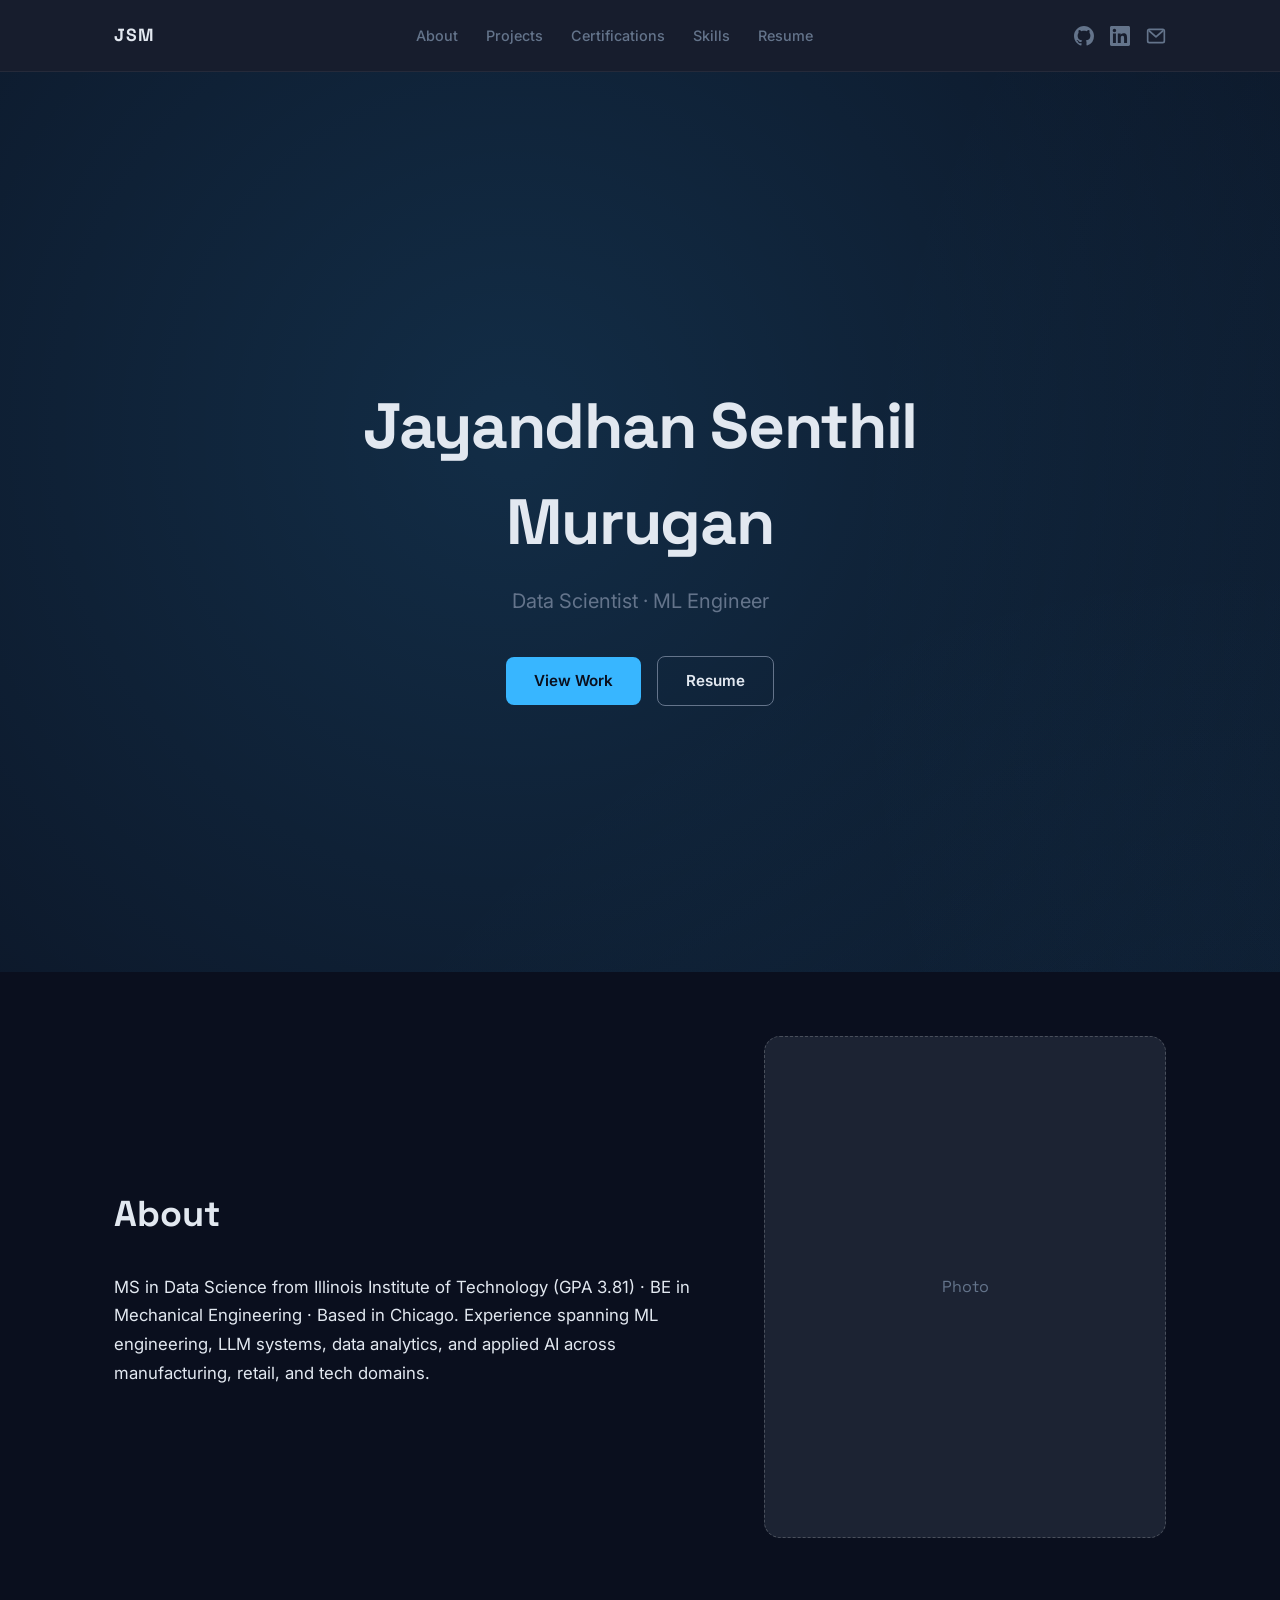
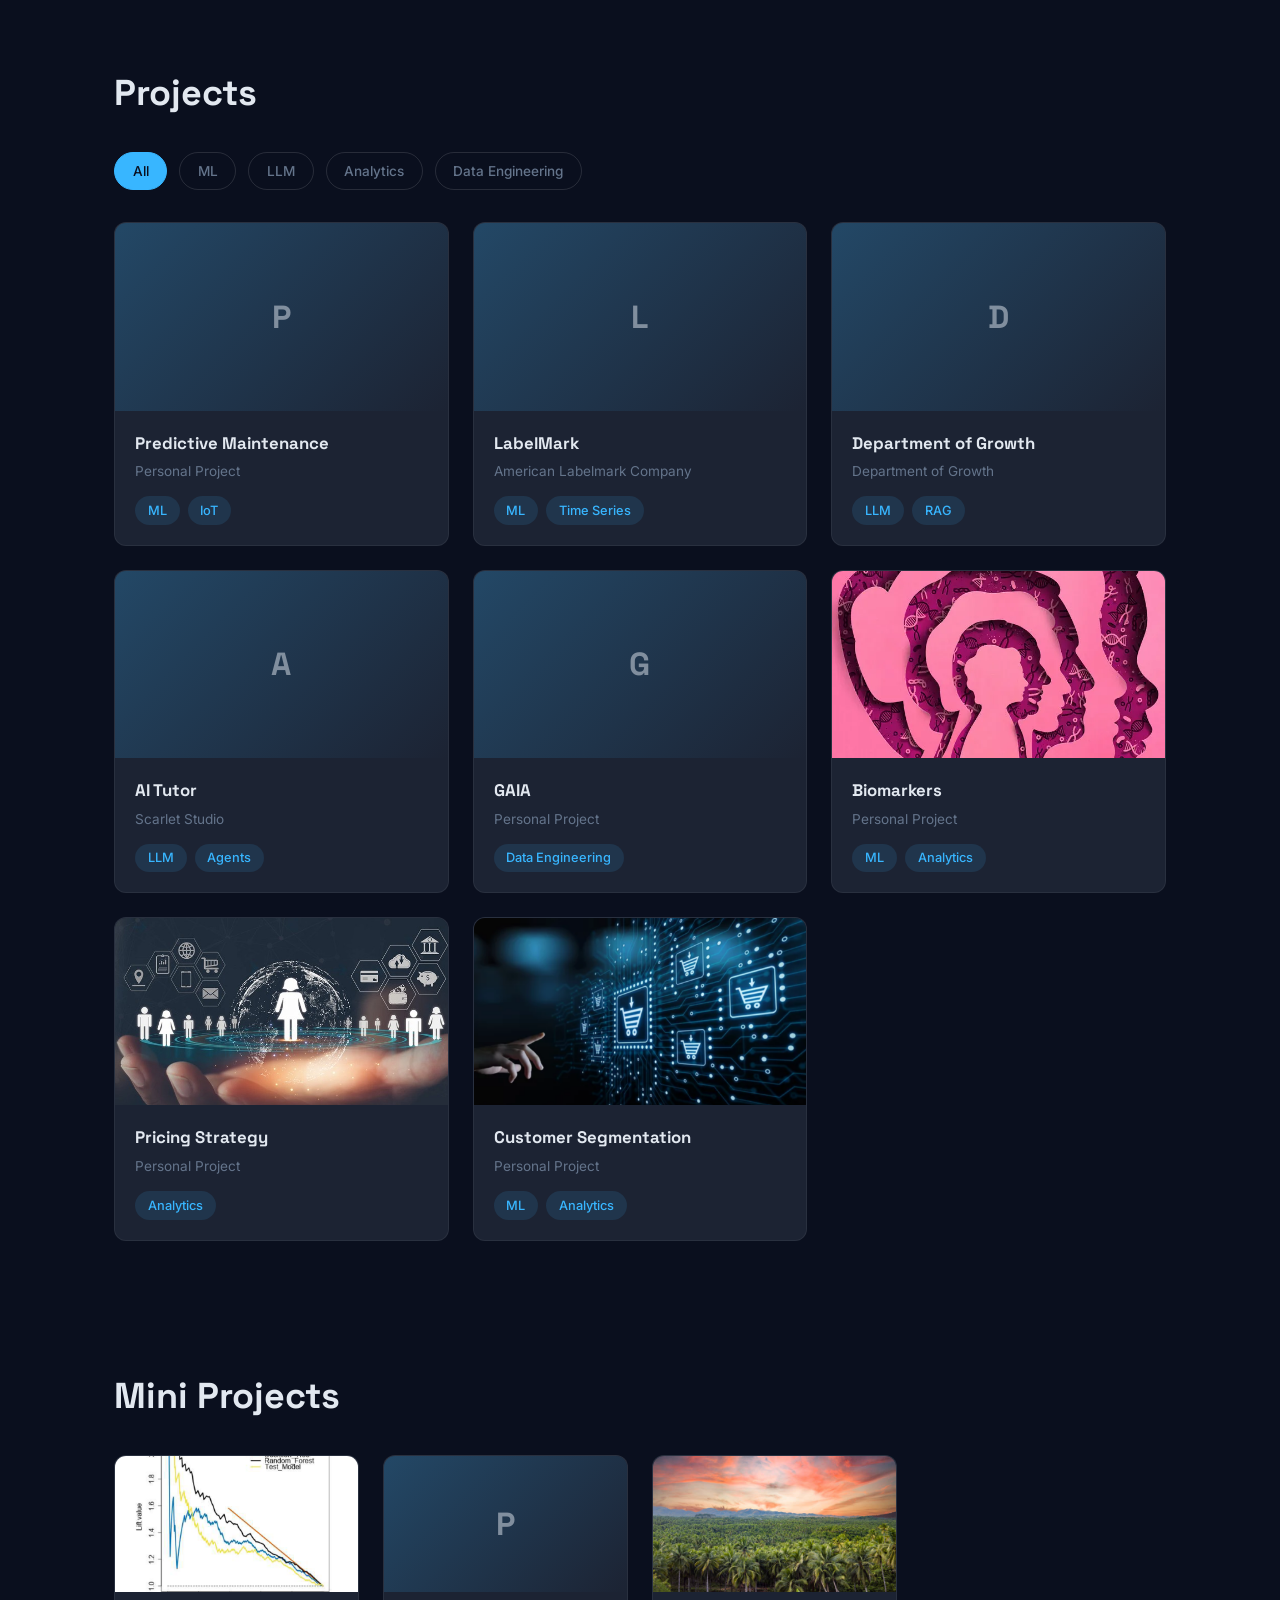
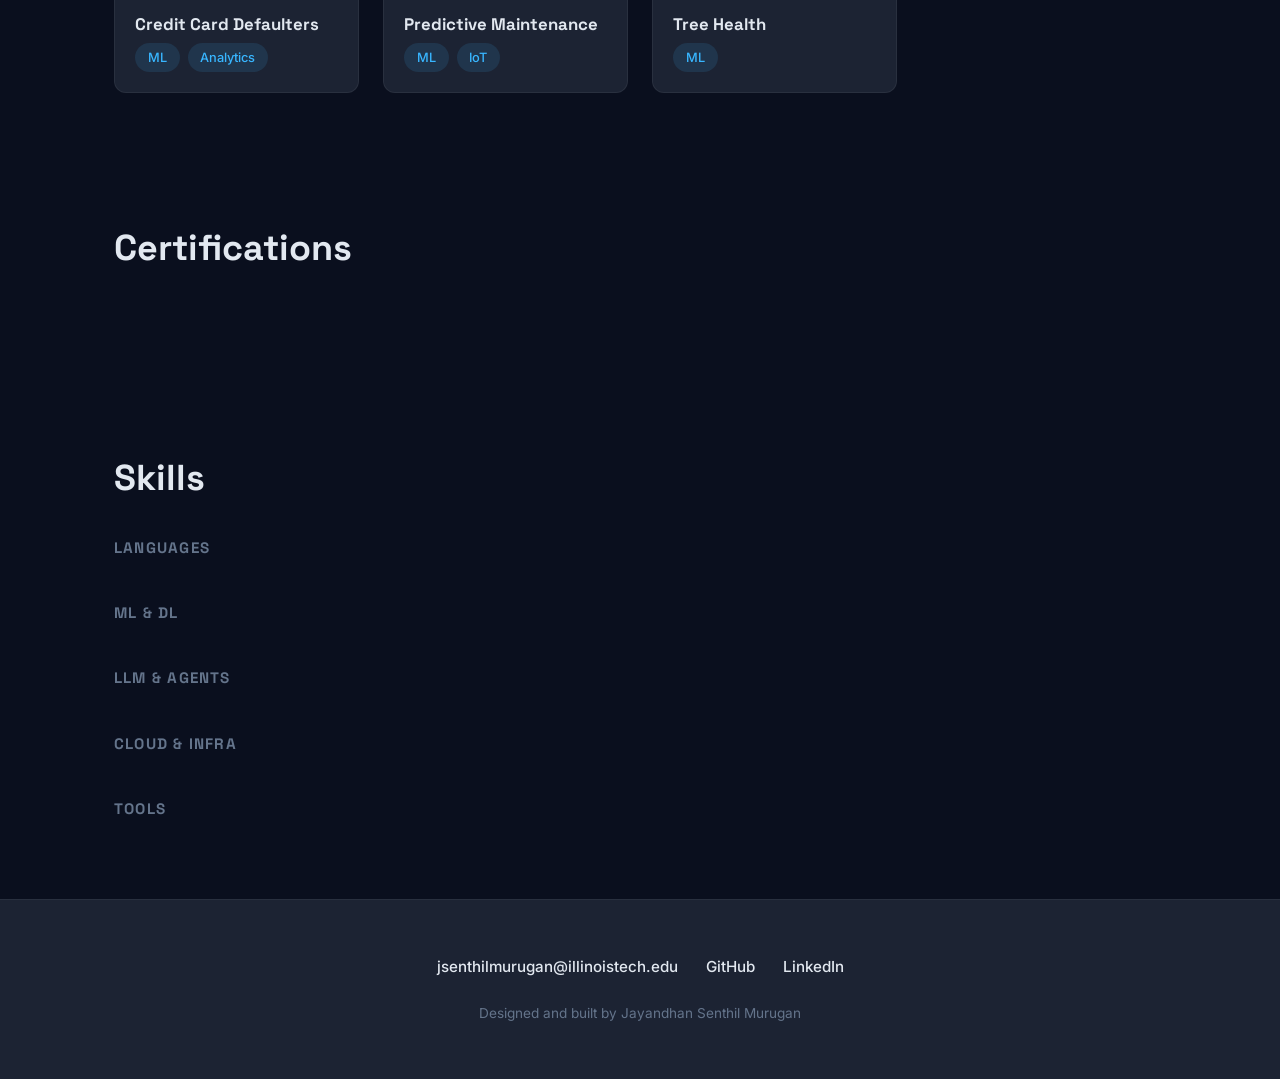
==== index.html @ 5b74bfbd "Build out portfolio site: scaffold, design system, and project content Adds the full static site str" ====
<!DOCTYPE html>
<html lang="en">
<head>
  <meta charset="UTF-8">
  <meta name="viewport" content="width=device-width, initial-scale=1.0">
  <title>Jayandhan Senthil Murugan — Portfolio</title>
  <meta name="description" content="Jayandhan Senthil Murugan — Data Scientist & ML Engineer portfolio">

  <!-- Google Fonts: Space Grotesk (headings) + Inter (body) -->
  <link rel="preconnect" href="https://fonts.googleapis.com">
  <link rel="preconnect" href="https://fonts.gstatic.com" crossorigin>
  <link
    href="https://fonts.googleapis.com/css2?family=Space+Grotesk:wght@400;500;600;700&family=Inter:wght@400;500;600;700&display=swap"
    rel="stylesheet"
  >

  <link rel="stylesheet" href="assets/css/main.css">
</head>
<body>
  <header class="nav" id="top">
    <div class="nav-inner">
      <a href="#top" class="nav-brand">JSM</a>

      <button
        type="button"
        class="nav-toggle"
        id="navToggle"
        aria-label="Toggle navigation"
        aria-expanded="false"
        aria-controls="navMenu"
      >
        <span></span>
        <span></span>
        <span></span>
      </button>

      <nav class="nav-menu" id="navMenu" aria-label="Primary">
        <a href="#about" class="nav-link">About</a>
        <a href="#projects" class="nav-link">Projects</a>
        <a href="#certifications" class="nav-link">Certifications</a>
        <a href="#skills" class="nav-link">Skills</a>
        <a href="https://drive.google.com/file/d/1diWyRty-C7s1p7Zr73DJRo9quAUJ7PaF/view?usp=sharing" class="nav-link" target="_blank" rel="noopener noreferrer">Resume</a>
      </nav>

      <div class="nav-social">
        <a href="https://github.com/jayandhan99" target="_blank" rel="noopener noreferrer" aria-label="GitHub">
          <svg viewBox="0 0 24 24" width="20" height="20" fill="currentColor" aria-hidden="true">
            <path d="M12 0C5.37 0 0 5.37 0 12c0 5.31 3.435 9.795 8.205 11.385.6.105.825-.255.825-.57 0-.285-.015-1.23-.015-2.235-3.015.555-3.795-.735-4.035-1.41-.135-.345-.72-1.41-1.23-1.695-.42-.225-1.02-.78-.015-.795.945-.015 1.62.87 1.845 1.23 1.08 1.815 2.805 1.305 3.495.99.105-.78.42-1.305.765-1.605-2.67-.3-5.46-1.335-5.46-5.925 0-1.305.465-2.385 1.23-3.225-.12-.3-.54-1.53.12-3.18 0 0 1.005-.315 3.3 1.23.96-.27 1.98-.405 3-.405s2.04.135 3 .405c2.295-1.56 3.3-1.23 3.3-1.23.66 1.65.24 2.88.12 3.18.765.84 1.23 1.905 1.23 3.225 0 4.605-2.805 5.625-5.475 5.925.435.375.81 1.095.81 2.22 0 1.605-.015 2.895-.015 3.3 0 .315.225.69.825.57A12.02 12.02 0 0 0 24 12c0-6.63-5.37-12-12-12z">
          </svg>
        </a>
        <a href="https://www.linkedin.com/in/jayandhan-senthil-murugan/" target="_blank" rel="noopener noreferrer" aria-label="LinkedIn">
          <svg viewBox="0 0 24 24" width="20" height="20" fill="currentColor" aria-hidden="true">
            <path d="M20.447 20.452h-3.554v-5.569c0-1.328-.027-3.037-1.852-3.037-1.853 0-2.136 1.445-2.136 2.939v5.667H9.351V9h3.414v1.561h.046c.477-.9 1.637-1.85 3.37-1.85 3.601 0 4.267 2.37 4.267 5.455v6.286zM5.337 7.433c-1.144 0-2.063-.926-2.063-2.065 0-1.138.92-2.063 2.063-2.063 1.14 0 2.064.925 2.064 2.063 0 1.139-.925 2.065-2.064 2.065zm1.782 13.019H3.555V9h3.564v11.452zM22.225 0H1.771C.792 0 0 .774 0 1.729v20.542C0 23.227.792 24 1.771 24h20.451C23.2 24 24 23.227 24 22.271V1.729C24 .774 23.2 0 22.222 0h.003z">
          </svg>
        </a>
        <a href="mailto:jsenthilmurugan@illinoistech.edu" aria-label="Email">
          <svg viewBox="0 0 24 24" width="20" height="20" fill="none" stroke="currentColor" stroke-width="2" stroke-linecap="round" stroke-linejoin="round" aria-hidden="true">
            <rect x="2" y="4" width="20" height="16" rx="2">
            </rect>
            <path d="m4 6 8 7 8-7">
            </path>
          </svg>
        </a>
      </div>
    </div>
  </header>

  <main>
    <section id="hero" class="hero">
      <canvas id="cursorTrail" class="hero-canvas" aria-hidden="true"></canvas>
      <div class="hero-content">
        <h1 class="hero-name">Jayandhan Senthil Murugan</h1>
        <p class="hero-subtitle">Data Scientist &middot; ML Engineer</p>
        <div class="hero-actions">
          <a href="#projects" class="btn btn-primary">View Work</a>
          <a href="https://drive.google.com/file/d/1diWyRty-C7s1p7Zr73DJRo9quAUJ7PaF/view?usp=sharing" class="btn btn-secondary" target="_blank" rel="noopener noreferrer">Resume</a>
        </div>
      </div>
    </section>

    <section id="about" class="about">
      <div class="section-inner about-grid">
        <div class="about-bio">
          <h2 class="section-title">About</h2>
          <p>
            MS in Data Science from Illinois Institute of Technology (GPA 3.81) &middot; BE in Mechanical
            Engineering &middot; Based in Chicago. Experience spanning ML engineering, LLM systems, data
            analytics, and applied AI across manufacturing, retail, and tech domains.
          </p>
        </div>
        <div class="about-photo">
          <div class="photo-placeholder" aria-hidden="true">
            <span>Photo</span>
          </div>
        </div>
      </div>
    </section>

    <section id="projects" class="projects">
      <div class="section-inner">
        <h2 class="section-title">Projects</h2>
        <div class="filter-bar" id="projectFilters">
          <button type="button" class="filter-btn is-active" data-filter="all">All</button>
          <button type="button" class="filter-btn" data-filter="ML">ML</button>
          <button type="button" class="filter-btn" data-filter="LLM">LLM</button>
          <button type="button" class="filter-btn" data-filter="Analytics">Analytics</button>
          <button type="button" class="filter-btn" data-filter="Data Engineering">Data Engineering</button>
        </div>
        <div class="card-grid" id="projectGrid"></div>
      </div>
    </section>

    <section id="mini-projects" class="mini-projects">
      <div class="section-inner">
        <h2 class="section-title">Mini Projects</h2>
        <div class="card-grid card-grid-compact" id="miniProjectGrid"></div>
      </div>
    </section>

    <section id="certifications" class="certifications">
      <div class="section-inner">
        <h2 class="section-title">Certifications</h2>
        <div class="cert-row" id="certRow"></div>
      </div>
    </section>

    <section id="skills" class="skills">
      <div class="section-inner">
        <h2 class="section-title">Skills</h2>
        <div class="skills-groups" id="skillsGroups"></div>
      </div>
    </section>
  </main>

  <footer id="contact" class="contact">
    <div class="section-inner contact-inner">
      <div class="contact-links">
        <a href="mailto:jsenthilmurugan@illinoistech.edu" class="contact-link">jsenthilmurugan@illinoistech.edu</a>
        <a href="https://github.com/jayandhan99" class="contact-link" target="_blank" rel="noopener noreferrer">GitHub</a>
        <a href="https://www.linkedin.com/in/jayandhan-senthil-murugan/" class="contact-link" target="_blank" rel="noopener noreferrer">LinkedIn</a>
      </div>
      <p class="contact-credit">Designed and built by Jayandhan Senthil Murugan</p>
    </div>
  </footer>

  <script src="data/projects.js" defer></script>
  <script src="data/mini_projects.js" defer></script>
  <script src="data/certifications.js" defer></script>
  <script src="data/skills.js" defer></script>
  <script src="assets/js/main.js" defer></script>
</body>
</html>
---- assets/css/main.css ----
/* ==========================================================================
   Design tokens
   ========================================================================== */
:root {
  --color-bg: #0A0F1E;
  --color-surface: #1C2333;
  --color-accent: #38B6FF;
  --color-text: #E2E8F0;
  --color-muted: #64748B;
  --color-danger: #EB5757;
  --color-success: #27AE60;
  --font-heading: 'Space Grotesk', sans-serif;
  --font-mono: ui-monospace, 'SFMono-Regular', 'Menlo', 'Consolas', monospace;
  --font-body: 'Inter', sans-serif;
  --nav-height: 72px;
  --content-max: 1100px;
}

/* ==========================================================================
   Reset
   ========================================================================== */
*,
*::before,
*::after {
  box-sizing: border-box;
  margin: 0;
  padding: 0;
}

html {
  scroll-behavior: smooth;
}

body {
  background-color: var(--color-bg);
  color: var(--color-text);
  font-family: var(--font-body);
  line-height: 1.5;
  -webkit-font-smoothing: antialiased;
}

h1, h2, h3, h4, h5, h6 {
  font-family: var(--font-heading);
}

img {
  max-width: 100%;
  display: block;
}

a {
  color: inherit;
  text-decoration: none;
}

button {
  font: inherit;
  color: inherit;
  background: none;
  border: none;
  cursor: pointer;
}

@media (prefers-reduced-motion: reduce) {
  html {
    scroll-behavior: auto;
  }

  *,
  *::before,
  *::after {
    animation-duration: 0.001ms !important;
    animation-iteration-count: 1 !important;
    transition-duration: 0.001ms !important;
  }
}

/* ==========================================================================
   Shared layout
   ========================================================================== */
.section-inner {
  max-width: var(--content-max);
  margin: 0 auto;
  padding: 4rem 1.5rem;
}

.section-title {
  font-size: clamp(1.5rem, 1.1rem + 1.5vw, 2.25rem);
  margin-bottom: 2rem;
}

#about,
#projects,
#mini-projects,
#certifications,
#skills,
#contact {
  scroll-margin-top: var(--nav-height);
}

.pill {
  display: inline-block;
  padding: 0.3rem 0.8rem;
  border-radius: 999px;
  background: rgb(56 182 255 / 12%);
  color: var(--color-accent);
  font-size: 0.8rem;
  font-weight: 500;
  white-space: nowrap;
}

.btn {
  display: inline-flex;
  align-items: center;
  justify-content: center;
  padding: 0.8rem 1.75rem;
  border-radius: 8px;
  font-weight: 600;
  font-size: 0.95rem;
  transition: transform 0.2s ease, box-shadow 0.2s ease, background-color 0.2s ease;
}

.btn-primary {
  background: var(--color-accent);
  color: var(--color-bg);
}

.btn-primary:hover {
  transform: translateY(-2px);
  box-shadow: 0 10px 30px -10px rgb(56 182 255 / 60%);
}

.btn-secondary {
  border: 1px solid var(--color-muted);
  color: var(--color-text);
}

.btn-secondary:hover {
  border-color: var(--color-accent);
  color: var(--color-accent);
}

/* ==========================================================================
   Nav
   ========================================================================== */
.nav {
  position: sticky;
  top: 0;
  z-index: 100;
  height: var(--nav-height);
  background: rgb(28 35 51 / 75%);
  backdrop-filter: blur(10px);
  border-bottom: 1px solid rgb(255 255 255 / 6%);
}

.nav-inner {
  max-width: var(--content-max);
  height: 100%;
  margin: 0 auto;
  padding: 0 1.5rem;
  display: flex;
  align-items: center;
  justify-content: space-between;
  gap: 1.5rem;
}

.nav-brand {
  font-family: var(--font-heading);
  font-weight: 700;
  font-size: 1.1rem;
  letter-spacing: 0.05em;
  color: var(--color-text);
}

.nav-menu {
  display: flex;
  align-items: center;
  gap: 1.75rem;
}

.nav-link {
  font-size: 0.9rem;
  font-weight: 500;
  color: var(--color-muted);
  transition: color 0.2s ease;
}

.nav-link:hover {
  color: var(--color-accent);
}

.nav-social {
  display: flex;
  align-items: center;
  gap: 1rem;
  color: var(--color-muted);
}

.nav-social a {
  display: inline-flex;
  transition: color 0.2s ease;
}

.nav-social a:hover {
  color: var(--color-accent);
}

.nav-toggle {
  display: none;
  flex-direction: column;
  justify-content: center;
  gap: 5px;
  width: 32px;
  height: 32px;
}

.nav-toggle span {
  display: block;
  height: 2px;
  width: 100%;
  background: var(--color-text);
  border-radius: 2px;
  transition: transform 0.25s ease, opacity 0.25s ease;
}

.nav-toggle[aria-expanded="true"] span:nth-child(1) {
  transform: translateY(7px) rotate(45deg);
}

.nav-toggle[aria-expanded="true"] span:nth-child(2) {
  opacity: 0;
}

.nav-toggle[aria-expanded="true"] span:nth-child(3) {
  transform: translateY(-7px) rotate(-45deg);
}

/* ==========================================================================
   Hero
   ========================================================================== */
.hero {
  position: relative;
  min-height: 100vh;
  display: flex;
  align-items: center;
  justify-content: center;
  text-align: center;
  overflow: hidden;
  padding: calc(var(--nav-height) + 2rem) 1.5rem 4rem;
  background:
    radial-gradient(circle at 20% 20%, rgb(56 182 255 / 18%), transparent 45%),
    radial-gradient(circle at 80% 30%, rgb(56 182 255 / 12%), transparent 50%),
    radial-gradient(circle at 50% 90%, rgb(56 182 255 / 10%), transparent 55%),
    var(--color-bg);
  background-size: 200% 200%;
  animation: hero-gradient 18s ease-in-out infinite;
}

@keyframes hero-gradient {
  0% { background-position: 0% 50%; }
  50% { background-position: 100% 50%; }
  100% { background-position: 0% 50%; }
}

.hero-canvas {
  position: absolute;
  inset: 0;
  width: 100%;
  height: 100%;
  pointer-events: none;
}

.hero-content {
  position: relative;
  z-index: 1;
  max-width: 720px;
}

.hero-name {
  font-size: clamp(2.25rem, 1.5rem + 3.2vw, 4rem);
  font-weight: 700;
  letter-spacing: -0.02em;
}

.hero-subtitle {
  margin-top: 1rem;
  font-size: clamp(1rem, 0.9rem + 0.5vw, 1.25rem);
  color: var(--color-muted);
}

.hero-actions {
  margin-top: 2.5rem;
  display: flex;
  align-items: center;
  justify-content: center;
  gap: 1rem;
  flex-wrap: wrap;
}

/* ==========================================================================
   About
   ========================================================================== */
.about-grid {
  display: grid;
  grid-template-columns: 3fr 2fr;
  gap: 3rem;
  align-items: center;
}

.about-bio p {
  color: var(--color-text);
  font-size: 1.05rem;
  line-height: 1.7;
}

.photo-placeholder {
  aspect-ratio: 4 / 5;
  border-radius: 16px;
  border: 1px dashed rgb(255 255 255 / 20%);
  background: var(--color-surface);
  display: flex;
  align-items: center;
  justify-content: center;
  color: var(--color-muted);
  font-family: var(--font-heading);
}

/* ==========================================================================
   Filter bar
   ========================================================================== */
.filter-bar {
  display: flex;
  flex-wrap: wrap;
  gap: 0.75rem;
  margin-bottom: 2rem;
}

.filter-btn {
  padding: 0.5rem 1.1rem;
  border-radius: 999px;
  border: 1px solid rgb(255 255 255 / 12%);
  color: var(--color-muted);
  font-size: 0.85rem;
  font-weight: 500;
  transition: border-color 0.2s ease, color 0.2s ease, background-color 0.2s ease;
}

.filter-btn:hover {
  color: var(--color-text);
  border-color: var(--color-accent);
}

.filter-btn.is-active {
  background: var(--color-accent);
  border-color: var(--color-accent);
  color: var(--color-bg);
}

/* ==========================================================================
   Card grid
   ========================================================================== */
.card-grid {
  display: grid;
  grid-template-columns: repeat(auto-fill, minmax(260px, 1fr));
  gap: 1.5rem;
}

.card-grid-compact {
  grid-template-columns: repeat(auto-fill, minmax(220px, 1fr));
}

.card {
  display: block;
  background: var(--color-surface);
  border-radius: 12px;
  overflow: hidden;
  border: 1px solid rgb(255 255 255 / 6%);
  transition: transform 0.25s ease, box-shadow 0.25s ease, border-color 0.25s ease;
}

.card:hover {
  transform: translateY(-4px);
  border-color: rgb(56 182 255 / 40%);
  box-shadow: 0 20px 40px -20px rgb(0 0 0 / 50%);
}

.card.is-hidden {
  display: none;
}

.card-cover {
  aspect-ratio: 16 / 9;
  display: flex;
  align-items: center;
  justify-content: center;
  background: linear-gradient(135deg, rgb(56 182 255 / 25%), rgb(28 35 51 / 60%));
  font-family: var(--font-heading);
  font-size: 2rem;
  font-weight: 700;
  color: rgb(226 232 240 / 50%);
  overflow: hidden;
}

.card-cover img {
  width: 100%;
  height: 100%;
  object-fit: cover;
}

.card-body {
  padding: 1.25rem;
}

.card-title {
  font-size: 1.05rem;
  margin-bottom: 0.35rem;
}

.card-context {
  color: var(--color-muted);
  font-size: 0.85rem;
  margin-bottom: 0.9rem;
}

.card-tags {
  display: flex;
  flex-wrap: wrap;
  gap: 0.5rem;
}

/* ==========================================================================
   Certifications
   ========================================================================== */
.cert-row {
  display: flex;
  gap: 1.25rem;
  overflow-x: auto;
  padding-bottom: 1rem;
  scroll-snap-type: x mandatory;
}

.cert-card {
  flex: 0 0 auto;
  scroll-snap-align: start;
  width: 220px;
  background: var(--color-surface);
  border: 1px solid rgb(255 255 255 / 6%);
  border-radius: 12px;
  padding: 1.25rem;
}

.cert-badge {
  width: 56px;
  height: 56px;
  border-radius: 50%;
  margin-bottom: 1rem;
  background: linear-gradient(135deg, var(--color-accent), rgb(56 182 255 / 30%));
}

.cert-name {
  font-size: 0.95rem;
  margin-bottom: 0.3rem;
}

.cert-issuer {
  color: var(--color-muted);
  font-size: 0.8rem;
}

.cert-date {
  color: var(--color-muted);
  font-size: 0.75rem;
  margin-top: 0.5rem;
}

/* ==========================================================================
   Skills
   ========================================================================== */
.skills-groups {
  display: flex;
  flex-direction: column;
  gap: 1.75rem;
}

.skills-group-title {
  font-size: 0.95rem;
  color: var(--color-muted);
  text-transform: uppercase;
  letter-spacing: 0.08em;
  margin-bottom: 0.9rem;
}

.skills-pill-row {
  display: flex;
  flex-wrap: wrap;
  gap: 0.6rem;
}

/* ==========================================================================
   Contact & footer
   ========================================================================== */
.contact {
  border-top: 1px solid rgb(255 255 255 / 6%);
  background: var(--color-surface);
}

.contact-inner {
  text-align: center;
  padding: 3.5rem 1.5rem;
}

.contact-links {
  display: flex;
  flex-wrap: wrap;
  align-items: center;
  justify-content: center;
  gap: 1.75rem;
  margin-bottom: 1.5rem;
}

.contact-link {
  font-size: 0.95rem;
  font-weight: 500;
  color: var(--color-text);
  transition: color 0.2s ease;
}

.contact-link:hover {
  color: var(--color-accent);
}

.contact-credit {
  color: var(--color-muted);
  font-size: 0.85rem;
}

/* ==========================================================================
   Responsive
   ========================================================================== */
@media (width <= 768px) {
  .nav-toggle {
    display: flex;
  }

  .nav-menu {
    position: absolute;
    top: var(--nav-height);
    left: 0;
    right: 0;
    flex-direction: column;
    align-items: flex-start;
    gap: 0;
    background: rgb(20 26 40 / 98%);
    backdrop-filter: blur(10px);
    border-bottom: 1px solid rgb(255 255 255 / 6%);
    max-height: 0;
    overflow: hidden;
    transition: max-height 0.3s ease;
  }

  .nav-menu.is-open {
    max-height: 320px;
  }

  .nav-menu .nav-link {
    width: 100%;
    padding: 1rem 1.5rem;
  }

  .about-grid {
    grid-template-columns: 1fr;
  }

  .about-photo {
    max-width: 260px;
    margin: 0 auto;
  }

  .section-inner {
    padding: 3rem 1.25rem;
  }
}
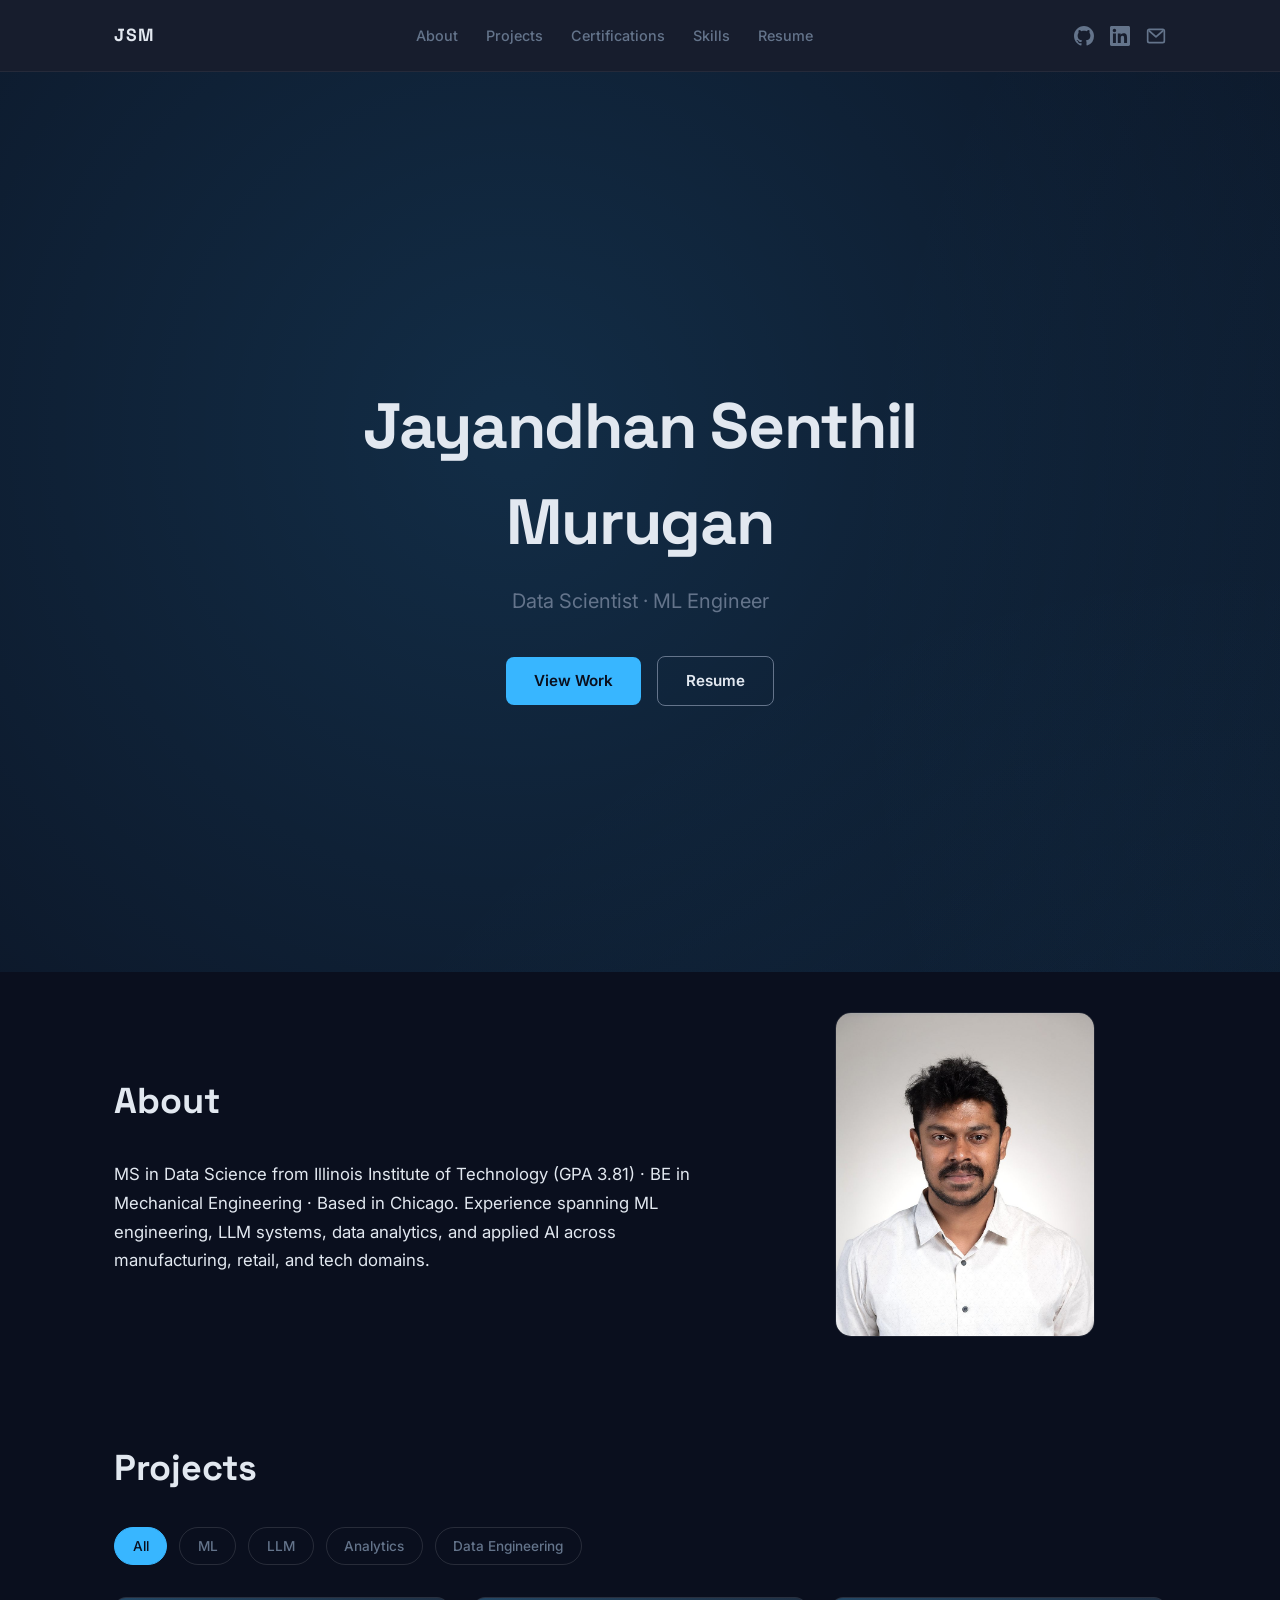
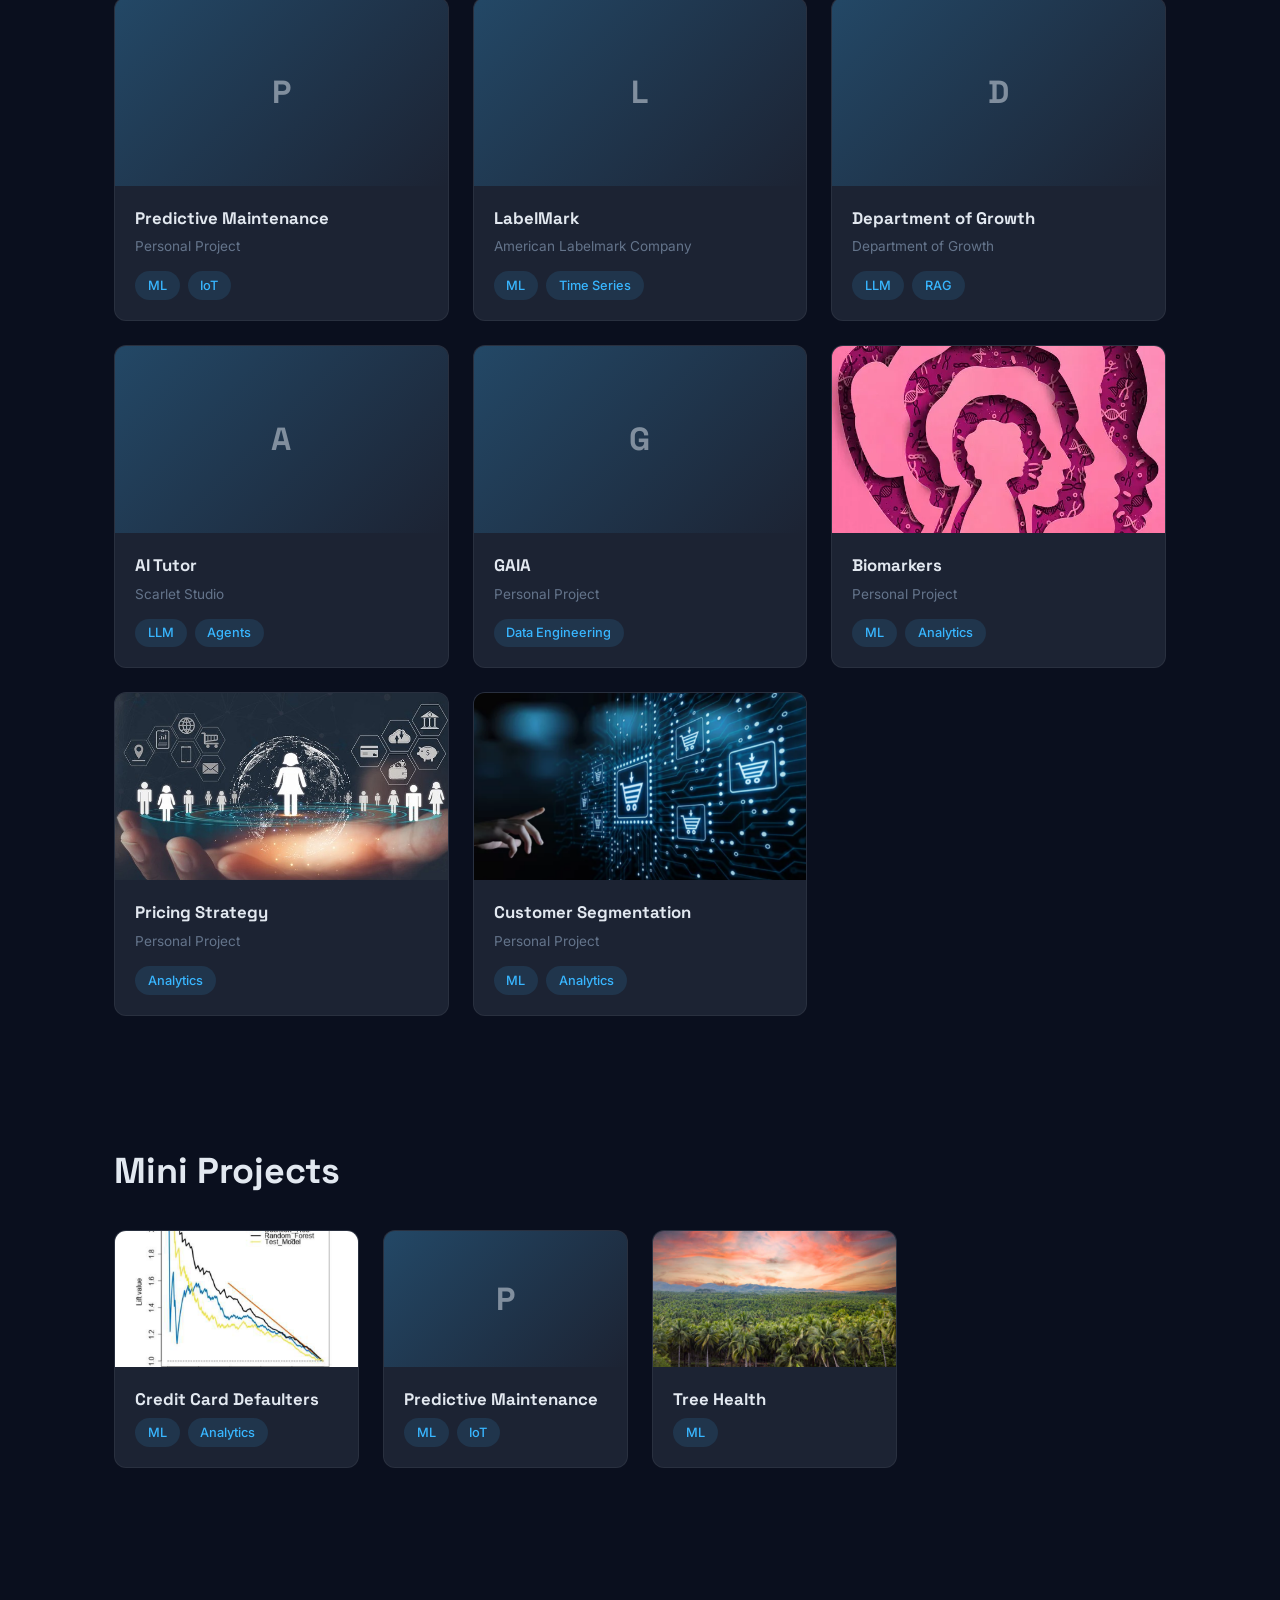
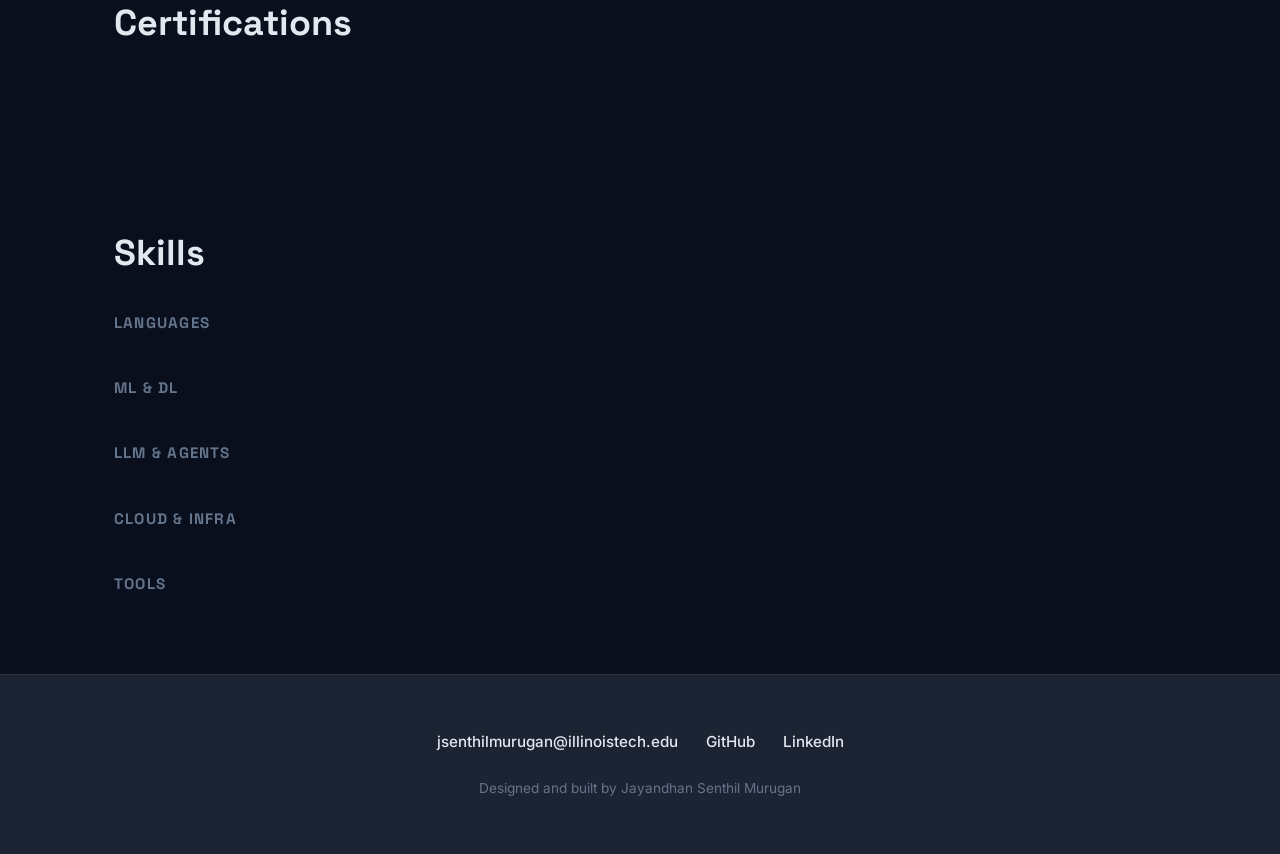
==== commit c15b624b: "Add real profile photo and shrink the About section Replaces the placeholder box with an actual head" ====
--- a/index.html
+++ b/index.html
@@ -89,9 +89,7 @@
           </p>
         </div>
         <div class="about-photo">
-          <div class="photo-placeholder" aria-hidden="true">
-            <span>Photo</span>
-          </div>
+          <img src="assets/img/profile/profile.jpg" alt="Jayandhan Senthil Murugan" class="profile-photo">
         </div>
       </div>
     </section>
--- a/assets/css/main.css
+++ b/assets/css/main.css
@@ -300,6 +300,11 @@
 /* ==========================================================================
    About
    ========================================================================== */
+#about .section-inner {
+  padding-top: 2.5rem;
+  padding-bottom: 2.5rem;
+}
+
 .about-grid {
   display: grid;
   grid-template-columns: 3fr 2fr;
@@ -313,16 +318,17 @@
   line-height: 1.7;
 }
 
-.photo-placeholder {
+.about-photo {
+  max-width: 260px;
+  margin: 0 auto;
+}
+
+.profile-photo {
+  width: 100%;
   aspect-ratio: 4 / 5;
+  object-fit: cover;
   border-radius: 16px;
-  border: 1px dashed rgb(255 255 255 / 20%);
-  background: var(--color-surface);
-  display: flex;
-  align-items: center;
-  justify-content: center;
-  color: var(--color-muted);
-  font-family: var(--font-heading);
+  border: 1px solid rgb(255 255 255 / 8%);
 }
 
 /* ==========================================================================
@@ -571,11 +577,6 @@
     grid-template-columns: 1fr;
   }
 
-  .about-photo {
-    max-width: 260px;
-    margin: 0 auto;
-  }
-
   .section-inner {
     padding: 3rem 1.25rem;
   }
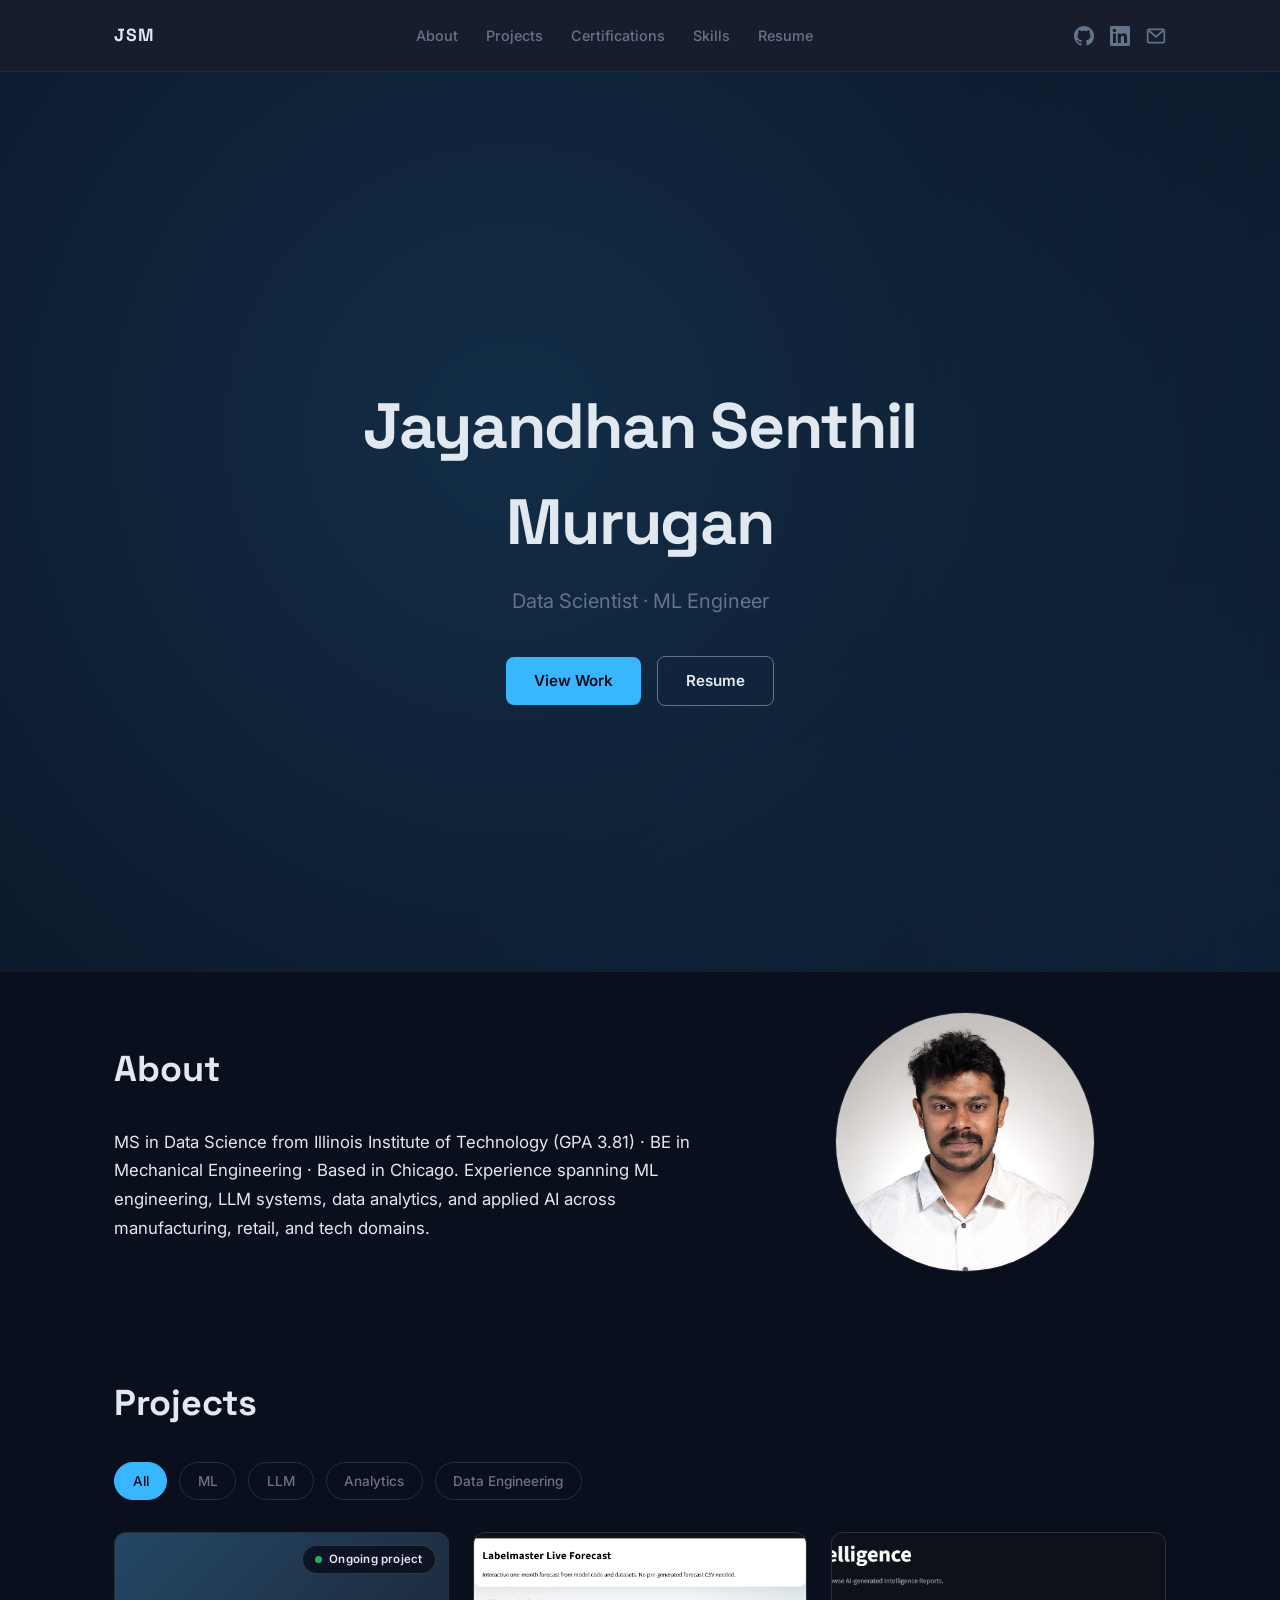
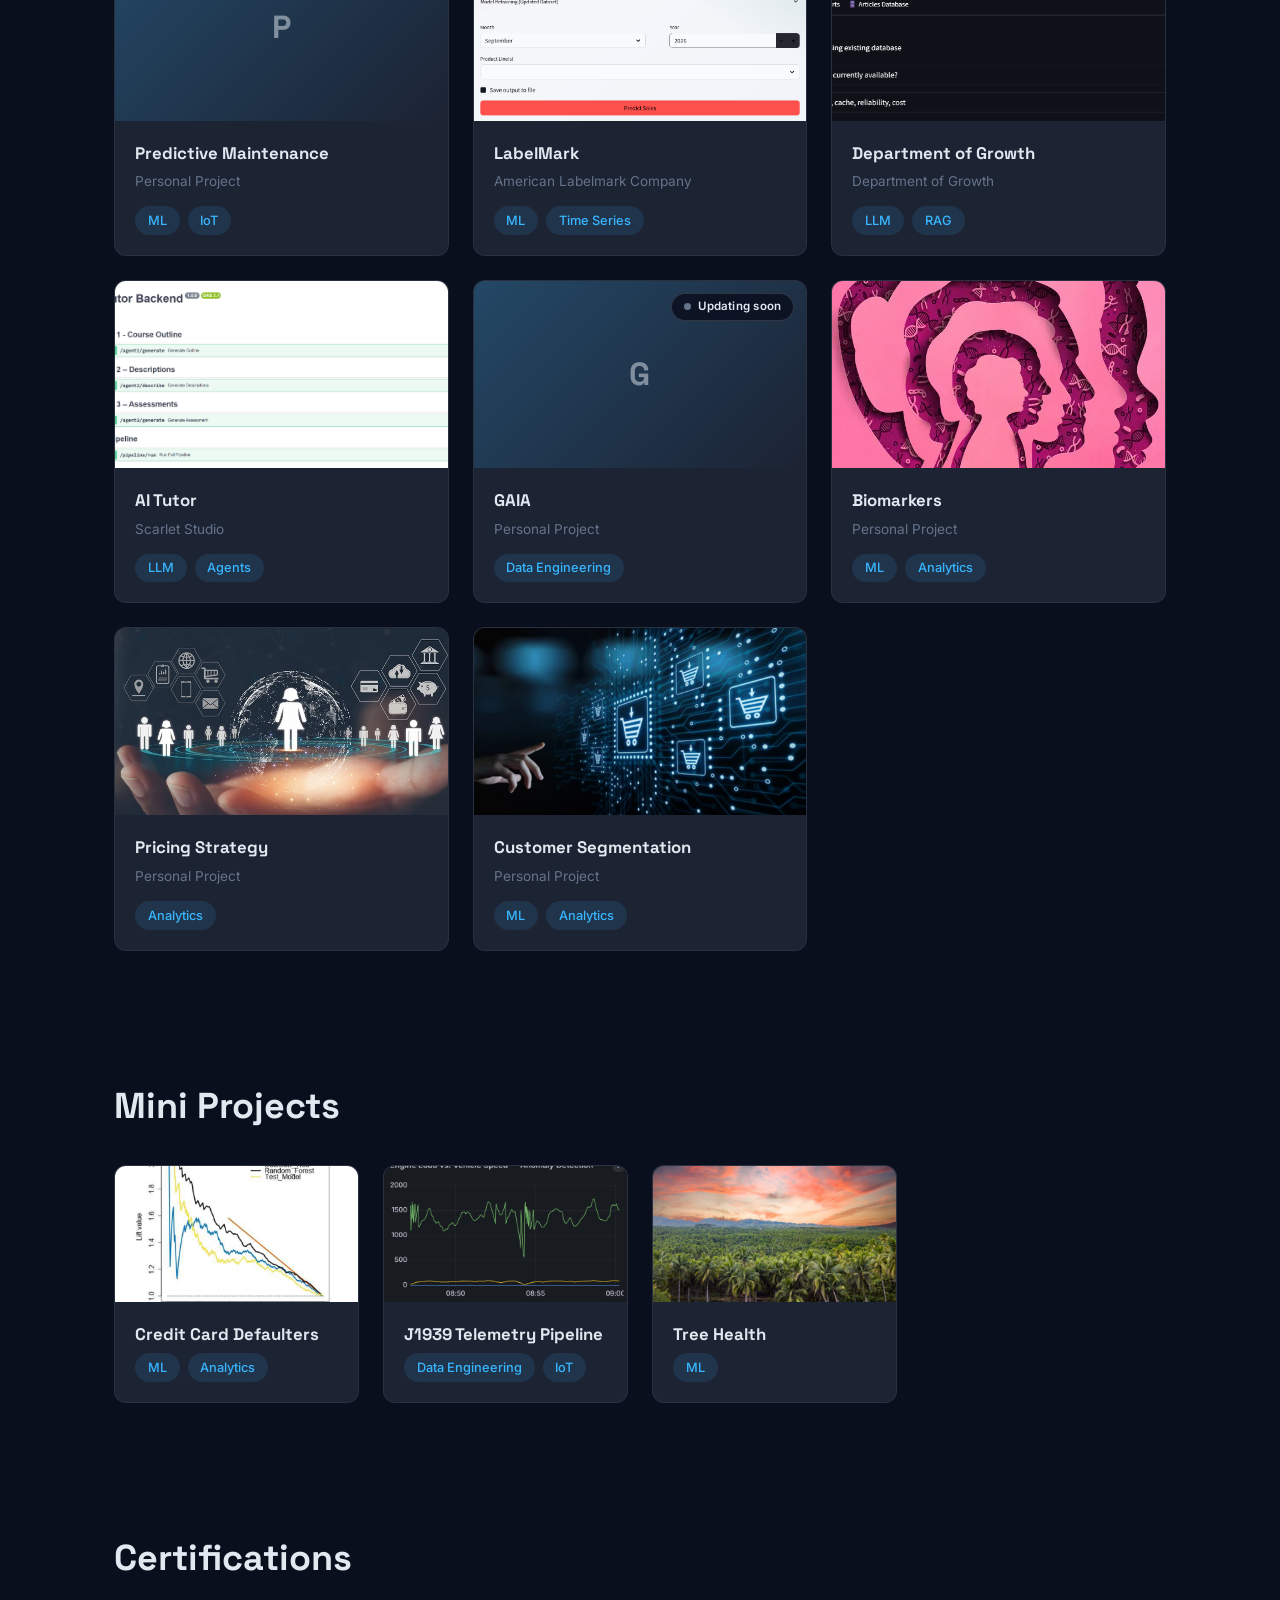
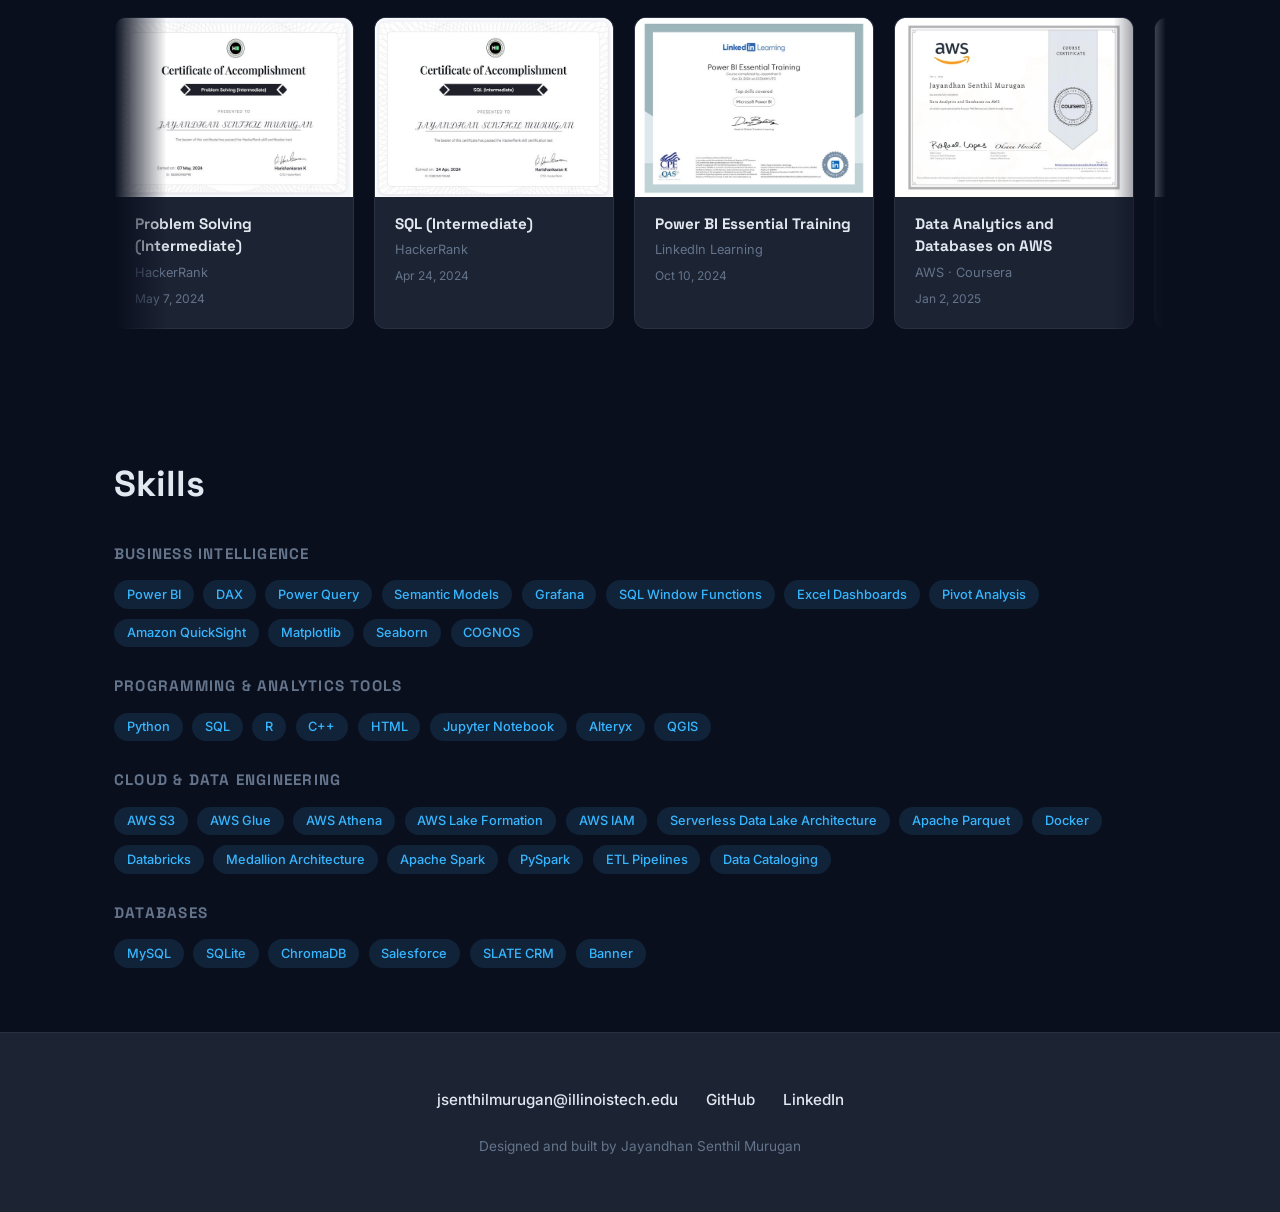
==== commit bdb9baf6: "Host the resume PDF in the repo and shorten the page title Resume links (nav + hero) now open assets" ====
--- a/index.html
+++ b/index.html
@@ -3,7 +3,7 @@
 <head>
   <meta charset="UTF-8">
   <meta name="viewport" content="width=device-width, initial-scale=1.0">
-  <title>Jayandhan Senthil Murugan — Portfolio</title>
+  <title>Jayandhan Senthil Murugan</title>
   <meta name="description" content="Jayandhan Senthil Murugan — Data Scientist & ML Engineer portfolio">
 
   <!-- Google Fonts: Space Grotesk (headings) + Inter (body) -->
@@ -39,7 +39,7 @@
         <a href="#projects" class="nav-link">Projects</a>
         <a href="#certifications" class="nav-link">Certifications</a>
         <a href="#skills" class="nav-link">Skills</a>
-        <a href="https://drive.google.com/file/d/1diWyRty-C7s1p7Zr73DJRo9quAUJ7PaF/view?usp=sharing" class="nav-link" target="_blank" rel="noopener noreferrer">Resume</a>
+        <a href="assets/docs/JSM_Resume.pdf" class="nav-link" target="_blank" rel="noopener noreferrer">Resume</a>
       </nav>
 
       <div class="nav-social">
@@ -73,7 +73,7 @@
         <p class="hero-subtitle">Data Scientist &middot; ML Engineer</p>
         <div class="hero-actions">
           <a href="#projects" class="btn btn-primary">View Work</a>
-          <a href="https://drive.google.com/file/d/1diWyRty-C7s1p7Zr73DJRo9quAUJ7PaF/view?usp=sharing" class="btn btn-secondary" target="_blank" rel="noopener noreferrer">Resume</a>
+          <a href="assets/docs/JSM_Resume.pdf" class="btn btn-secondary" target="_blank" rel="noopener noreferrer">Resume</a>
         </div>
       </div>
     </section>
--- a/assets/css/main.css
+++ b/assets/css/main.css
@@ -325,9 +325,9 @@
 
 .profile-photo {
   width: 100%;
-  aspect-ratio: 4 / 5;
+  aspect-ratio: 1 / 1;
   object-fit: cover;
-  border-radius: 16px;
+  border-radius: 50%;
   border: 1px solid rgb(255 255 255 / 8%);
 }
 
@@ -375,7 +375,55 @@
   grid-template-columns: repeat(auto-fill, minmax(220px, 1fr));
 }
 
+.status-badge {
+  display: inline-flex;
+  align-items: center;
+  gap: 0.45rem;
+  padding: 0.28rem 0.75rem;
+  border-radius: 999px;
+  background: rgb(10 15 30 / 85%);
+  border: 1px solid rgb(255 255 255 / 15%);
+  color: var(--color-text);
+  font-size: 0.72rem;
+  font-weight: 600;
+  letter-spacing: 0.02em;
+}
+
+.status-badge::before {
+  content: '';
+  width: 7px;
+  height: 7px;
+  border-radius: 50%;
+  background: var(--color-muted);
+}
+
+.status-badge.status-ongoing::before {
+  background: var(--color-success);
+  animation: status-pulse 2s ease-out infinite;
+}
+
+@keyframes status-pulse {
+  0% {
+    box-shadow: 0 0 0 0 rgb(39 174 96 / 60%);
+  }
+
+  70% {
+    box-shadow: 0 0 0 7px rgb(39 174 96 / 0%);
+  }
+
+  100% {
+    box-shadow: 0 0 0 0 rgb(39 174 96 / 0%);
+  }
+}
+
+.card .status-badge {
+  position: absolute;
+  top: 0.75rem;
+  right: 0.75rem;
+}
+
 .card {
+  position: relative;
   display: block;
   background: var(--color-surface);
   border-radius: 12px;
@@ -438,29 +486,47 @@
    Certifications
    ========================================================================== */
 .cert-row {
+  overflow: auto hidden;
+  scroll-behavior: auto;
+  scrollbar-width: none;
+  mask-image: linear-gradient(90deg, transparent, #000 5%, #000 95%, transparent);
+}
+
+.cert-row::-webkit-scrollbar {
+  display: none;
+}
+
+.cert-track {
   display: flex;
   gap: 1.25rem;
-  overflow-x: auto;
-  padding-bottom: 1rem;
-  scroll-snap-type: x mandatory;
+  width: max-content;
 }
 
 .cert-card {
+  display: block;
   flex: 0 0 auto;
-  scroll-snap-align: start;
-  width: 220px;
+  width: 240px;
   background: var(--color-surface);
   border: 1px solid rgb(255 255 255 / 6%);
   border-radius: 12px;
-  padding: 1.25rem;
-}
-
-.cert-badge {
-  width: 56px;
-  height: 56px;
-  border-radius: 50%;
-  margin-bottom: 1rem;
-  background: linear-gradient(135deg, var(--color-accent), rgb(56 182 255 / 30%));
+  overflow: hidden;
+  transition: transform 0.2s ease, border-color 0.2s ease;
+}
+
+.cert-card:hover {
+  transform: translateY(-4px);
+  border-color: rgb(56 182 255 / 30%);
+}
+
+.cert-image {
+  width: 100%;
+  aspect-ratio: 4 / 3;
+  object-fit: contain;
+  background: #fff;
+}
+
+.cert-body {
+  padding: 1rem 1.25rem 1.25rem;
 }
 
 .cert-name {
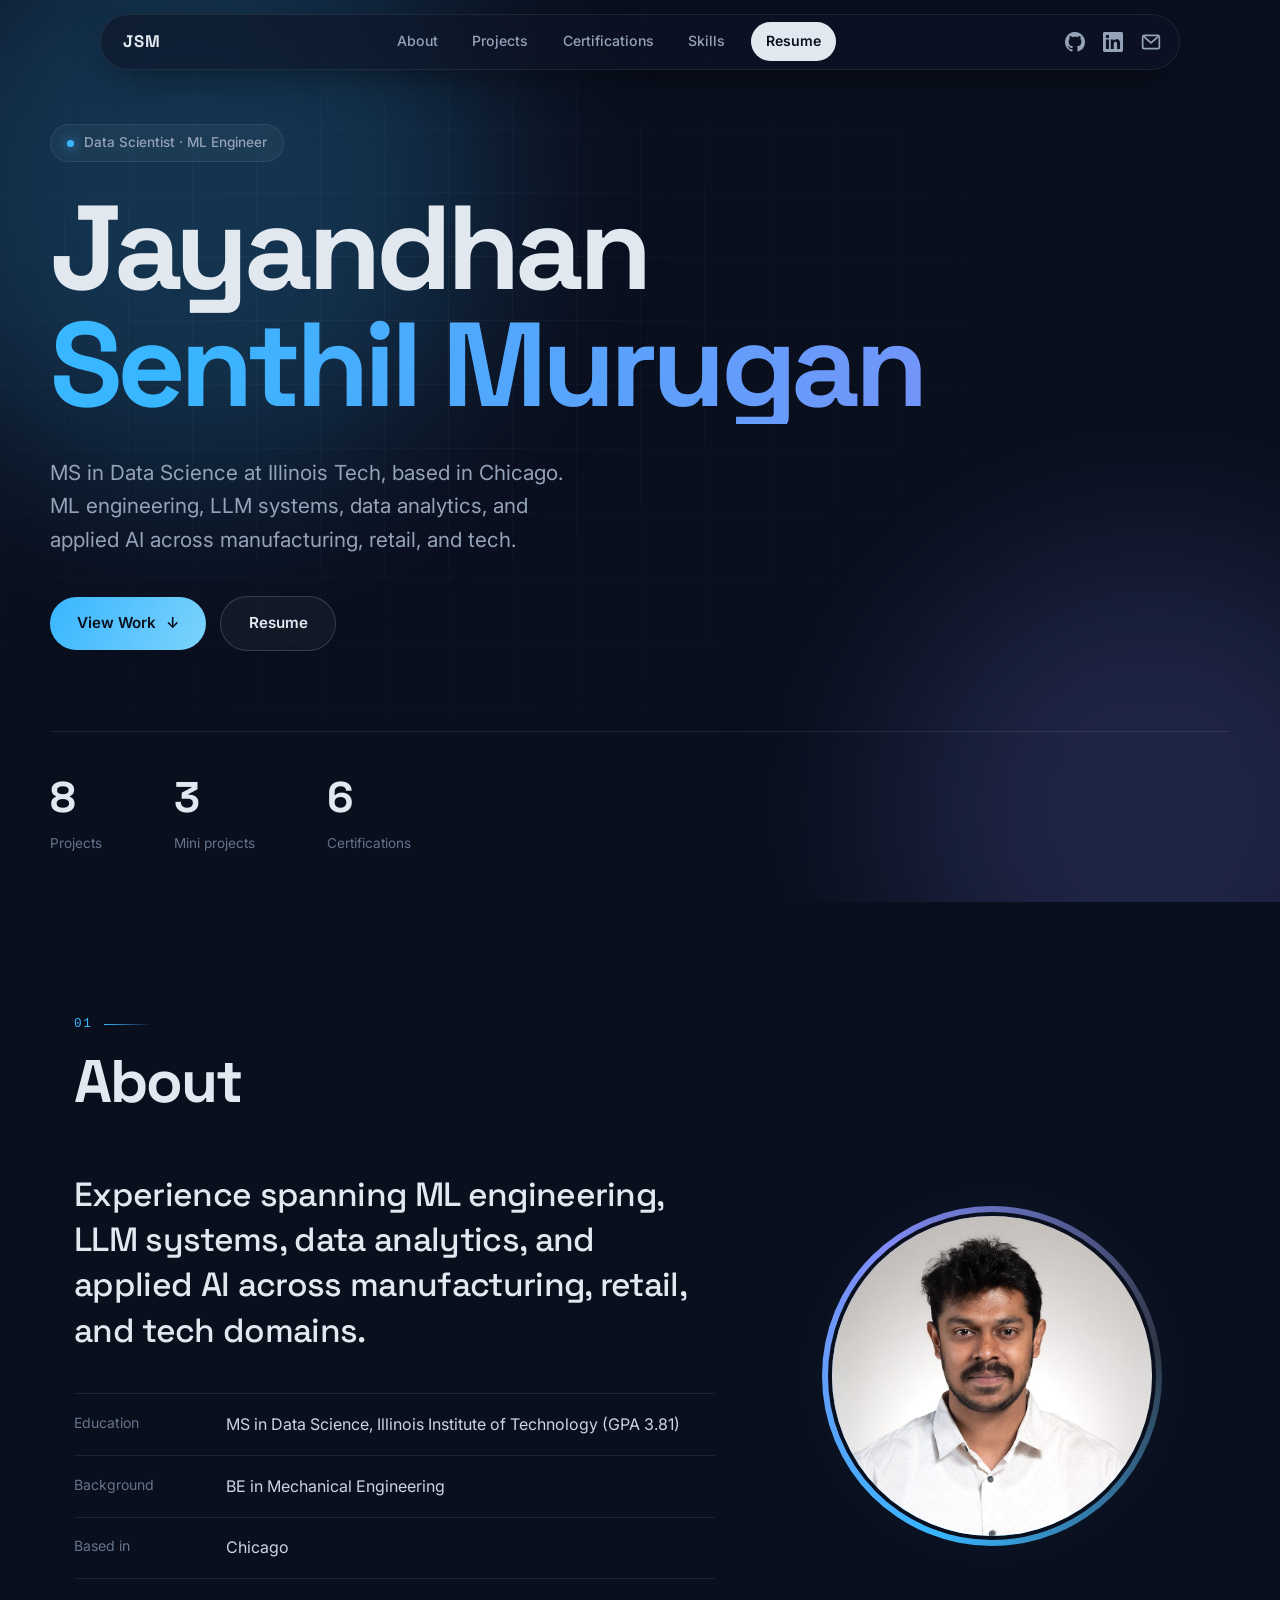
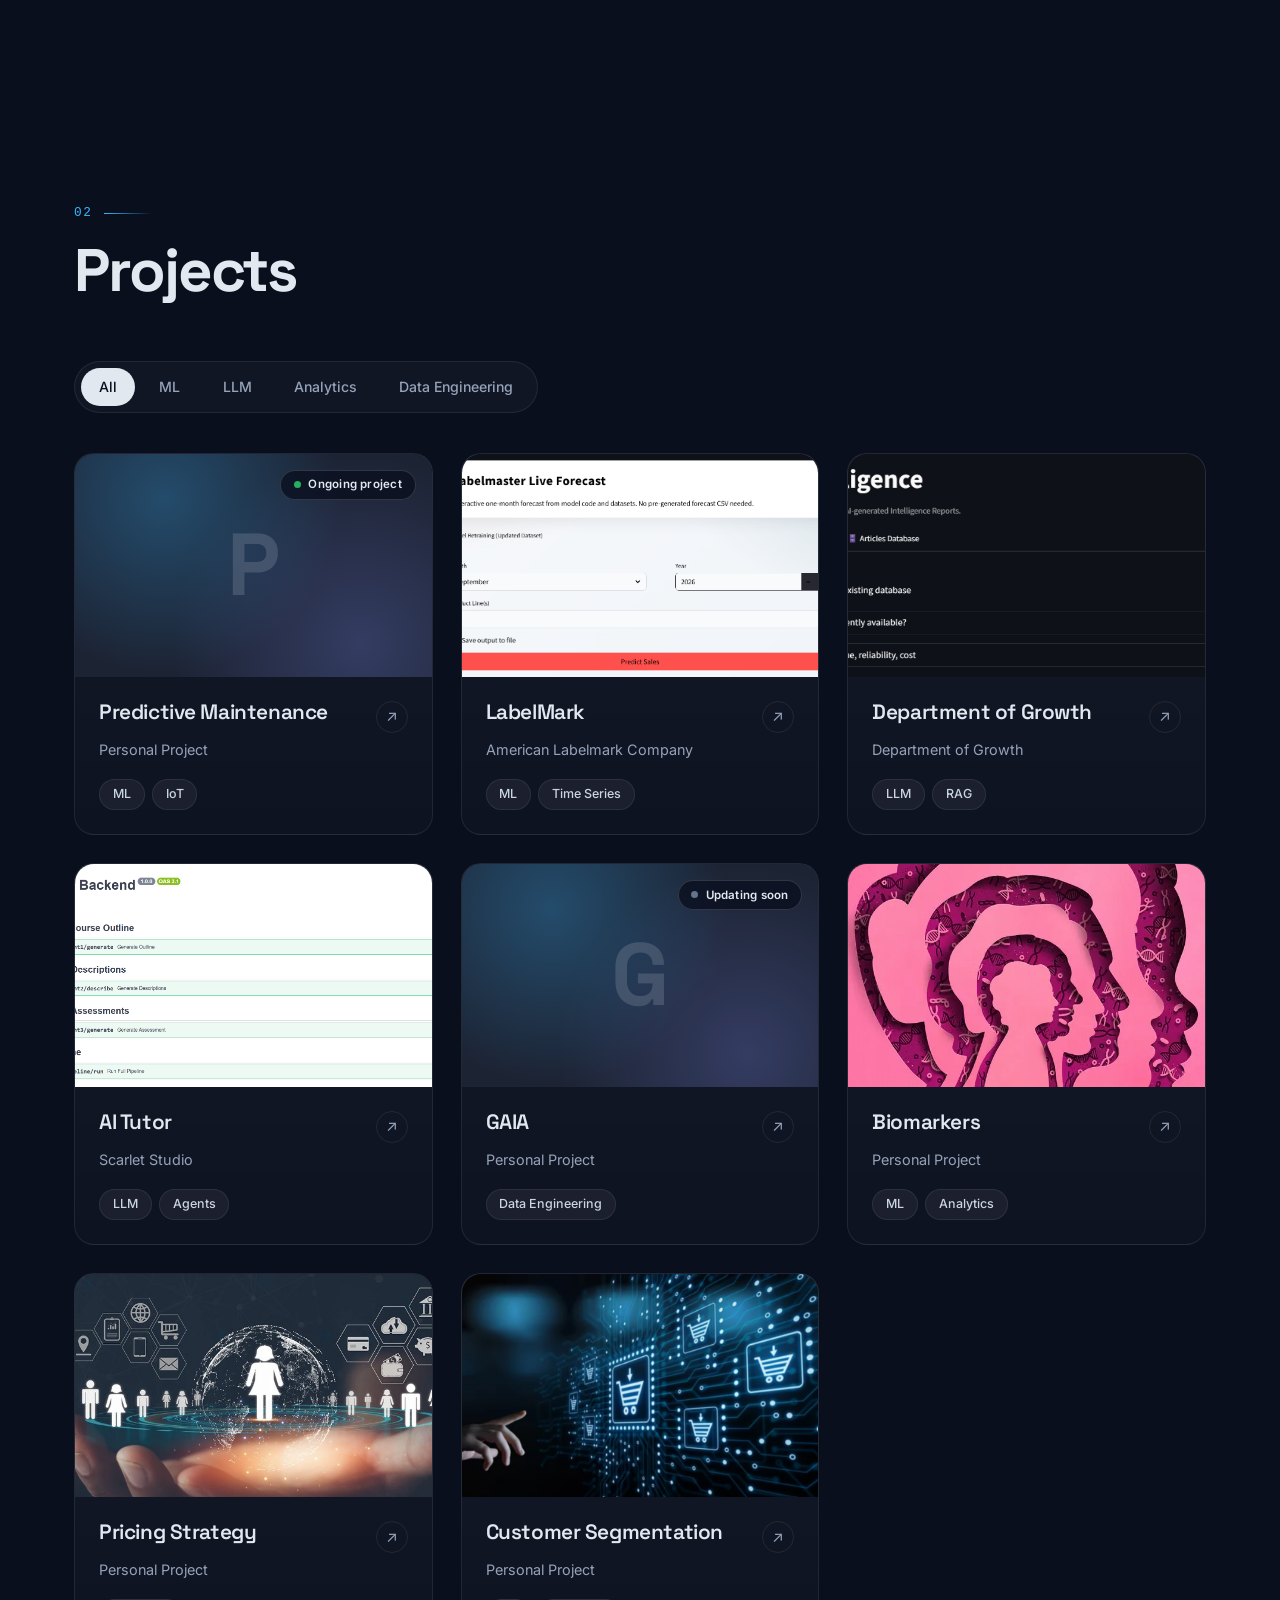
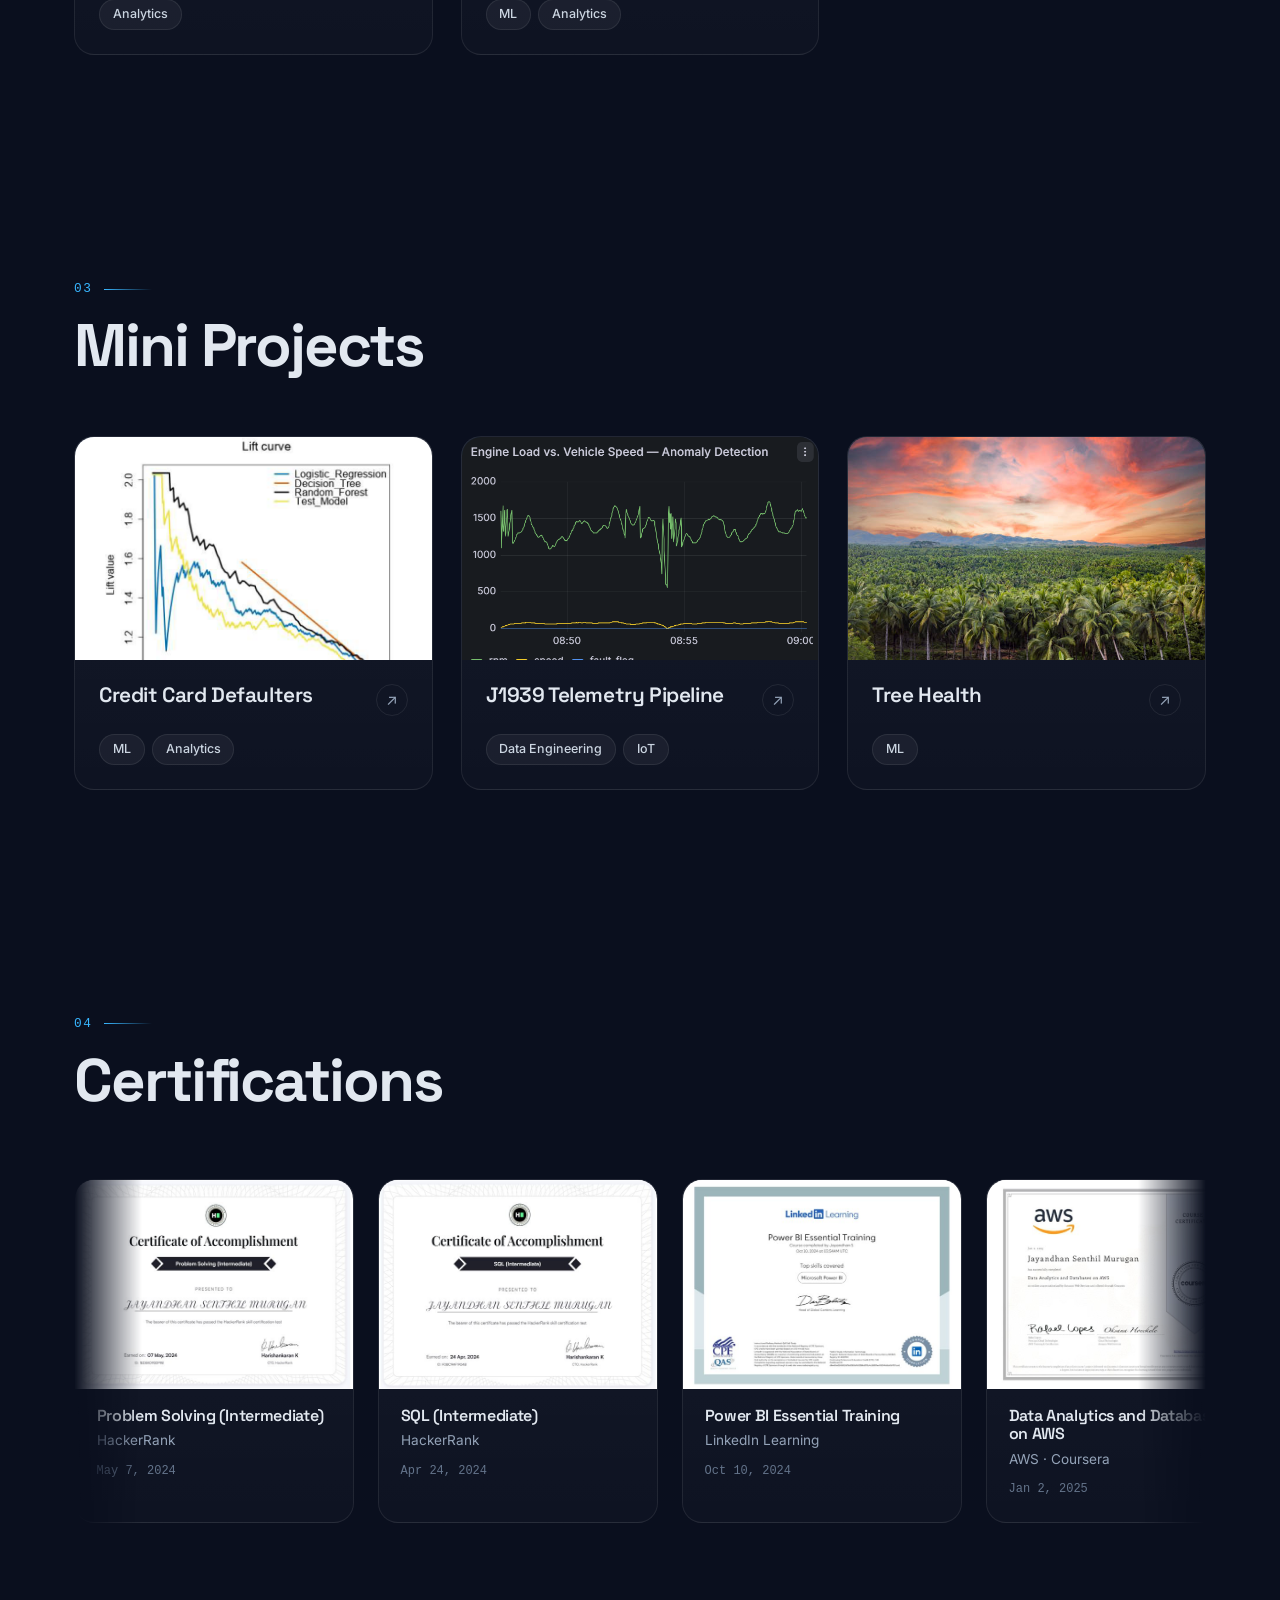
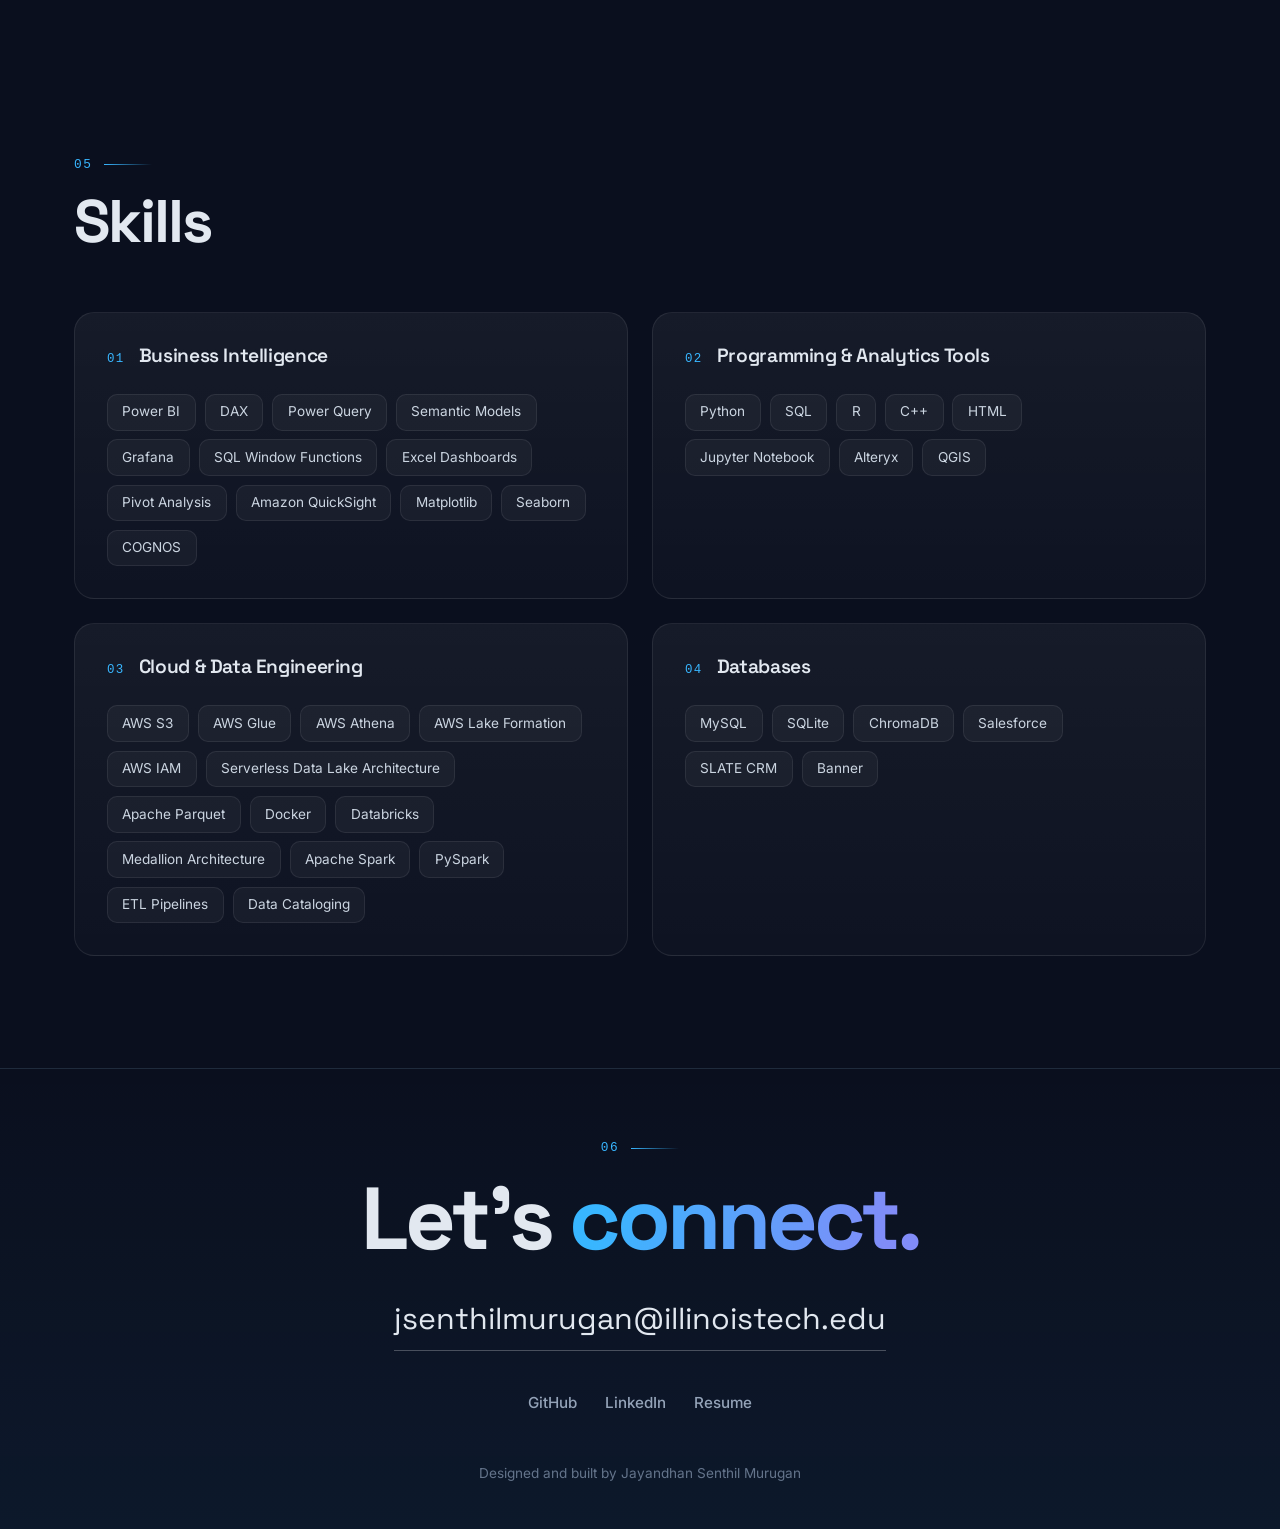
==== commit f1daddba: "Remove cursor trail and modernize the UI Removes the hero cursor-trail canvas and its JS/CSS.  Redes" ====
--- a/index.html
+++ b/index.html
@@ -14,6 +14,7 @@
     rel="stylesheet"
   >
 
+  <script>document.documentElement.classList.add('js');</script>
   <link rel="stylesheet" href="assets/css/main.css">
 </head>
 <body>
@@ -39,7 +40,7 @@
         <a href="#projects" class="nav-link">Projects</a>
         <a href="#certifications" class="nav-link">Certifications</a>
         <a href="#skills" class="nav-link">Skills</a>
-        <a href="assets/docs/JSM_Resume.pdf" class="nav-link" target="_blank" rel="noopener noreferrer">Resume</a>
+        <a href="assets/docs/JSM_Resume.pdf" class="nav-link nav-cta" target="_blank" rel="noopener noreferrer">Resume</a>
       </nav>
 
       <div class="nav-social">
@@ -67,37 +68,64 @@
 
   <main>
     <section id="hero" class="hero">
-      <canvas id="cursorTrail" class="hero-canvas" aria-hidden="true"></canvas>
-      <div class="hero-content">
-        <h1 class="hero-name">Jayandhan Senthil Murugan</h1>
-        <p class="hero-subtitle">Data Scientist &middot; ML Engineer</p>
-        <div class="hero-actions">
-          <a href="#projects" class="btn btn-primary">View Work</a>
+      <span class="hero-glow hero-glow-a" aria-hidden="true"></span>
+      <span class="hero-glow hero-glow-b" aria-hidden="true"></span>
+      <div class="hero-inner">
+        <p class="hero-eyebrow reveal">Data Scientist &middot; ML Engineer</p>
+        <h1 class="hero-name reveal">
+          <span class="hero-line">Jayandhan</span>
+          <span class="hero-line text-gradient">Senthil Murugan</span>
+        </h1>
+        <p class="hero-lead reveal">
+          MS in Data Science at Illinois Tech, based in Chicago. ML engineering, LLM systems, data
+          analytics, and applied AI across manufacturing, retail, and tech.
+        </p>
+        <div class="hero-actions reveal">
+          <a href="#projects" class="btn btn-primary">View Work <span aria-hidden="true">&darr;</span></a>
           <a href="assets/docs/JSM_Resume.pdf" class="btn btn-secondary" target="_blank" rel="noopener noreferrer">Resume</a>
         </div>
+        <dl class="hero-stats reveal">
+          <div class="hero-stat"><dt>Projects</dt><dd data-stat="projects">&ndash;</dd></div>
+          <div class="hero-stat"><dt>Mini projects</dt><dd data-stat="miniProjects">&ndash;</dd></div>
+          <div class="hero-stat"><dt>Certifications</dt><dd data-stat="certifications">&ndash;</dd></div>
+        </dl>
       </div>
     </section>
 
     <section id="about" class="about">
-      <div class="section-inner about-grid">
-        <div class="about-bio">
+      <div class="section-inner">
+        <div class="section-head reveal">
+          <span class="section-index" aria-hidden="true">01</span>
           <h2 class="section-title">About</h2>
-          <p>
-            MS in Data Science from Illinois Institute of Technology (GPA 3.81) &middot; BE in Mechanical
-            Engineering &middot; Based in Chicago. Experience spanning ML engineering, LLM systems, data
-            analytics, and applied AI across manufacturing, retail, and tech domains.
-          </p>
         </div>
-        <div class="about-photo">
-          <img src="assets/img/profile/profile.jpg" alt="Jayandhan Senthil Murugan" class="profile-photo">
+        <div class="about-grid">
+          <div class="about-bio reveal">
+            <p class="about-lead">
+              Experience spanning ML engineering, LLM systems, data analytics, and applied AI across
+              manufacturing, retail, and tech domains.
+            </p>
+            <dl class="about-facts">
+              <div><dt>Education</dt><dd>MS in Data Science, Illinois Institute of Technology (GPA 3.81)</dd></div>
+              <div><dt>Background</dt><dd>BE in Mechanical Engineering</dd></div>
+              <div><dt>Based in</dt><dd>Chicago</dd></div>
+            </dl>
+          </div>
+          <div class="about-photo reveal">
+            <div class="photo-frame">
+              <img src="assets/img/profile/profile.jpg" alt="Jayandhan Senthil Murugan" class="profile-photo">
+            </div>
+          </div>
         </div>
       </div>
     </section>
 
     <section id="projects" class="projects">
       <div class="section-inner">
-        <h2 class="section-title">Projects</h2>
-        <div class="filter-bar" id="projectFilters">
+        <div class="section-head reveal">
+          <span class="section-index" aria-hidden="true">02</span>
+          <h2 class="section-title">Projects</h2>
+        </div>
+        <div class="filter-bar reveal" id="projectFilters">
           <button type="button" class="filter-btn is-active" data-filter="all">All</button>
           <button type="button" class="filter-btn" data-filter="ML">ML</button>
           <button type="button" class="filter-btn" data-filter="LLM">LLM</button>
@@ -110,21 +138,30 @@
 
     <section id="mini-projects" class="mini-projects">
       <div class="section-inner">
-        <h2 class="section-title">Mini Projects</h2>
+        <div class="section-head reveal">
+          <span class="section-index" aria-hidden="true">03</span>
+          <h2 class="section-title">Mini Projects</h2>
+        </div>
         <div class="card-grid card-grid-compact" id="miniProjectGrid"></div>
       </div>
     </section>
 
     <section id="certifications" class="certifications">
       <div class="section-inner">
-        <h2 class="section-title">Certifications</h2>
+        <div class="section-head reveal">
+          <span class="section-index" aria-hidden="true">04</span>
+          <h2 class="section-title">Certifications</h2>
+        </div>
         <div class="cert-row" id="certRow"></div>
       </div>
     </section>
 
     <section id="skills" class="skills">
       <div class="section-inner">
-        <h2 class="section-title">Skills</h2>
+        <div class="section-head reveal">
+          <span class="section-index" aria-hidden="true">05</span>
+          <h2 class="section-title">Skills</h2>
+        </div>
         <div class="skills-groups" id="skillsGroups"></div>
       </div>
     </section>
@@ -132,10 +169,13 @@
 
   <footer id="contact" class="contact">
     <div class="section-inner contact-inner">
+      <span class="section-index reveal" aria-hidden="true">06</span>
+      <h2 class="contact-title reveal">Let&rsquo;s <span class="text-gradient">connect.</span></h2>
+      <a href="mailto:jsenthilmurugan@illinoistech.edu" class="contact-email reveal">jsenthilmurugan@illinoistech.edu</a>
       <div class="contact-links">
-        <a href="mailto:jsenthilmurugan@illinoistech.edu" class="contact-link">jsenthilmurugan@illinoistech.edu</a>
         <a href="https://github.com/jayandhan99" class="contact-link" target="_blank" rel="noopener noreferrer">GitHub</a>
         <a href="https://www.linkedin.com/in/jayandhan-senthil-murugan/" class="contact-link" target="_blank" rel="noopener noreferrer">LinkedIn</a>
+        <a href="assets/docs/JSM_Resume.pdf" class="contact-link" target="_blank" rel="noopener noreferrer">Resume</a>
       </div>
       <p class="contact-credit">Designed and built by Jayandhan Senthil Murugan</p>
     </div>
--- a/assets/css/main.css
+++ b/assets/css/main.css
@@ -5,19 +5,24 @@
   --color-bg: #0A0F1E;
   --color-surface: #1C2333;
   --color-accent: #38B6FF;
+  --color-accent-2: #818CF8;
   --color-text: #E2E8F0;
+  --color-body: #CBD5E1;
+  --color-soft: #94A3B8;
   --color-muted: #64748B;
+  --color-line: rgb(255 255 255 / 8%);
   --color-danger: #EB5757;
   --color-success: #27AE60;
   --font-heading: 'Space Grotesk', sans-serif;
   --font-mono: ui-monospace, 'SFMono-Regular', 'Menlo', 'Consolas', monospace;
   --font-body: 'Inter', sans-serif;
-  --nav-height: 72px;
-  --content-max: 1100px;
-}
-
-/* ==========================================================================
-   Reset
+  --nav-height: 76px;
+  --content-max: 1180px;
+  --radius-lg: 20px;
+}
+
+/* ==========================================================================
+   Reset & base
    ========================================================================== */
 *,
 *::before,
@@ -35,12 +40,15 @@
   background-color: var(--color-bg);
   color: var(--color-text);
   font-family: var(--font-body);
-  line-height: 1.5;
+  line-height: 1.6;
+  overflow-x: clip;
   -webkit-font-smoothing: antialiased;
 }
 
 h1, h2, h3, h4, h5, h6 {
   font-family: var(--font-heading);
+  line-height: 1.15;
+  letter-spacing: -0.02em;
 }
 
 img {
@@ -61,6 +69,16 @@
   cursor: pointer;
 }
 
+::selection {
+  background: rgb(56 182 255 / 30%);
+}
+
+:focus-visible {
+  outline: 2px solid var(--color-accent);
+  outline-offset: 3px;
+  border-radius: 6px;
+}
+
 @media (prefers-reduced-motion: reduce) {
   html {
     scroll-behavior: auto;
@@ -76,17 +94,42 @@
 }
 
 /* ==========================================================================
-   Shared layout
+   Shared layout & components
    ========================================================================== */
 .section-inner {
   max-width: var(--content-max);
   margin: 0 auto;
-  padding: 4rem 1.5rem;
+  padding: 7rem 1.5rem;
+}
+
+.section-head {
+  display: flex;
+  flex-direction: column;
+  gap: 0.75rem;
+  margin-bottom: 3.5rem;
+}
+
+.section-index {
+  display: inline-flex;
+  align-items: center;
+  gap: 0.75rem;
+  color: var(--color-accent);
+  font-family: var(--font-mono);
+  font-size: 0.8rem;
+  letter-spacing: 0.12em;
+}
+
+.section-index::after {
+  content: '';
+  width: 3rem;
+  height: 1px;
+  background: linear-gradient(90deg, var(--color-accent), transparent);
 }
 
 .section-title {
-  font-size: clamp(1.5rem, 1.1rem + 1.5vw, 2.25rem);
-  margin-bottom: 2rem;
+  font-size: clamp(2.25rem, 1.2rem + 3.2vw, 3.75rem);
+  font-weight: 700;
+  letter-spacing: -0.035em;
 }
 
 #about,
@@ -95,16 +138,29 @@
 #certifications,
 #skills,
 #contact {
-  scroll-margin-top: var(--nav-height);
+  scroll-margin-top: 1rem;
+}
+
+.text-gradient {
+  color: var(--color-accent);
+}
+
+@supports (background-clip: text) {
+  .text-gradient {
+    color: transparent;
+    background-image: linear-gradient(100deg, var(--color-accent) 10%, var(--color-accent-2) 90%);
+    background-clip: text;
+  }
 }
 
 .pill {
   display: inline-block;
-  padding: 0.3rem 0.8rem;
+  padding: 0.28rem 0.8rem;
   border-radius: 999px;
-  background: rgb(56 182 255 / 12%);
-  color: var(--color-accent);
-  font-size: 0.8rem;
+  background: rgb(255 255 255 / 5%);
+  border: 1px solid var(--color-line);
+  color: var(--color-body);
+  font-size: 0.78rem;
   font-weight: 500;
   white-space: nowrap;
 }
@@ -113,96 +169,148 @@
   display: inline-flex;
   align-items: center;
   justify-content: center;
-  padding: 0.8rem 1.75rem;
-  border-radius: 8px;
+  gap: 0.6rem;
+  padding: 0.9rem 1.7rem;
+  border-radius: 999px;
   font-weight: 600;
   font-size: 0.95rem;
-  transition: transform 0.2s ease, box-shadow 0.2s ease, background-color 0.2s ease;
+  transition: transform 0.25s ease, box-shadow 0.25s ease, background-color 0.25s ease, border-color 0.25s ease;
 }
 
 .btn-primary {
-  background: var(--color-accent);
+  background: linear-gradient(120deg, var(--color-accent), #7DD3FC);
   color: var(--color-bg);
 }
 
 .btn-primary:hover {
   transform: translateY(-2px);
-  box-shadow: 0 10px 30px -10px rgb(56 182 255 / 60%);
+  box-shadow: 0 12px 32px -8px rgb(56 182 255 / 65%);
 }
 
 .btn-secondary {
-  border: 1px solid var(--color-muted);
+  border: 1px solid rgb(255 255 255 / 16%);
+  background: rgb(255 255 255 / 4%);
   color: var(--color-text);
 }
 
 .btn-secondary:hover {
-  border-color: var(--color-accent);
-  color: var(--color-accent);
-}
-
-/* ==========================================================================
-   Nav
+  transform: translateY(-2px);
+  border-color: rgb(255 255 255 / 32%);
+  background: rgb(255 255 255 / 8%);
+}
+
+/* Scroll reveal: only hidden once JS has flagged the page as ready. */
+.js .reveal {
+  opacity: 0;
+  transform: translateY(28px);
+  transition: opacity 0.7s ease, transform 0.7s cubic-bezier(0.2, 0.7, 0.2, 1);
+  transition-delay: calc(var(--i, 0) * 70ms);
+}
+
+.js .reveal.is-visible {
+  opacity: 1;
+  transform: none;
+}
+
+/* ==========================================================================
+   Nav (floating pill)
    ========================================================================== */
 .nav {
   position: sticky;
   top: 0;
   z-index: 100;
   height: var(--nav-height);
-  background: rgb(28 35 51 / 75%);
-  backdrop-filter: blur(10px);
-  border-bottom: 1px solid rgb(255 255 255 / 6%);
+  margin-bottom: calc(var(--nav-height) * -1);
+  padding: 0.85rem 1rem 0;
+  pointer-events: none;
 }
 
 .nav-inner {
-  max-width: var(--content-max);
-  height: 100%;
+  position: relative;
+  max-width: 1080px;
+  height: 56px;
   margin: 0 auto;
-  padding: 0 1.5rem;
+  padding: 0 0.6rem 0 1.4rem;
   display: flex;
   align-items: center;
   justify-content: space-between;
-  gap: 1.5rem;
+  gap: 1.25rem;
+  border-radius: 999px;
+  border: 1px solid var(--color-line);
+  background: rgb(14 20 38 / 62%);
+  backdrop-filter: blur(18px);
+  box-shadow: 0 10px 40px -12px rgb(0 0 0 / 60%);
+  pointer-events: auto;
+  transition: background-color 0.3s ease, border-color 0.3s ease;
+}
+
+.nav.is-scrolled .nav-inner {
+  background: rgb(14 20 38 / 86%);
+  border-color: rgb(255 255 255 / 12%);
 }
 
 .nav-brand {
   font-family: var(--font-heading);
   font-weight: 700;
-  font-size: 1.1rem;
-  letter-spacing: 0.05em;
+  font-size: 1.05rem;
+  letter-spacing: 0.06em;
   color: var(--color-text);
 }
 
 .nav-menu {
   display: flex;
   align-items: center;
-  gap: 1.75rem;
+  gap: 0.25rem;
 }
 
 .nav-link {
-  font-size: 0.9rem;
+  padding: 0.5rem 0.95rem;
+  border-radius: 999px;
+  font-size: 0.88rem;
   font-weight: 500;
-  color: var(--color-muted);
-  transition: color 0.2s ease;
+  color: var(--color-soft);
+  transition: color 0.2s ease, background-color 0.2s ease;
 }
 
 .nav-link:hover {
-  color: var(--color-accent);
+  color: var(--color-text);
+  background: rgb(255 255 255 / 6%);
+}
+
+.nav-link.is-active {
+  color: var(--color-text);
+  background: rgb(255 255 255 / 9%);
+}
+
+.nav-link.nav-cta {
+  margin-left: 0.4rem;
+  background: var(--color-text);
+  color: var(--color-bg);
+  font-weight: 600;
+}
+
+.nav-link.nav-cta:hover {
+  background: #fff;
+  color: var(--color-bg);
 }
 
 .nav-social {
   display: flex;
   align-items: center;
-  gap: 1rem;
-  color: var(--color-muted);
+  gap: 0.15rem;
+  color: var(--color-soft);
 }
 
 .nav-social a {
   display: inline-flex;
-  transition: color 0.2s ease;
+  padding: 0.5rem;
+  border-radius: 50%;
+  transition: color 0.2s ease, background-color 0.2s ease;
 }
 
 .nav-social a:hover {
-  color: var(--color-accent);
+  color: var(--color-text);
+  background: rgb(255 255 255 / 8%);
 }
 
 .nav-toggle {
@@ -210,8 +318,10 @@
   flex-direction: column;
   justify-content: center;
   gap: 5px;
-  width: 32px;
-  height: 32px;
+  width: 40px;
+  height: 40px;
+  padding: 0 10px;
+  border-radius: 50%;
 }
 
 .nav-toggle span {
@@ -240,87 +350,209 @@
    ========================================================================== */
 .hero {
   position: relative;
+  display: flex;
+  align-items: center;
   min-height: 100vh;
-  display: flex;
-  align-items: center;
-  justify-content: center;
-  text-align: center;
+  min-height: 100svh;
+  padding: calc(var(--nav-height) + 3rem) 1.5rem 3rem;
   overflow: hidden;
-  padding: calc(var(--nav-height) + 2rem) 1.5rem 4rem;
-  background:
-    radial-gradient(circle at 20% 20%, rgb(56 182 255 / 18%), transparent 45%),
-    radial-gradient(circle at 80% 30%, rgb(56 182 255 / 12%), transparent 50%),
-    radial-gradient(circle at 50% 90%, rgb(56 182 255 / 10%), transparent 55%),
-    var(--color-bg);
-  background-size: 200% 200%;
-  animation: hero-gradient 18s ease-in-out infinite;
-}
-
-@keyframes hero-gradient {
-  0% { background-position: 0% 50%; }
-  50% { background-position: 100% 50%; }
-  100% { background-position: 0% 50%; }
-}
-
-.hero-canvas {
+  isolation: isolate;
+}
+
+.hero::before {
+  content: '';
   position: absolute;
   inset: 0;
+  z-index: -1;
+  background-image:
+    linear-gradient(rgb(255 255 255 / 4%) 1px, transparent 1px),
+    linear-gradient(90deg, rgb(255 255 255 / 4%) 1px, transparent 1px);
+  background-size: 64px 64px;
+  mask-image: radial-gradient(ellipse 70% 70% at 30% 35%, #000 0%, transparent 75%);
+}
+
+.hero-glow {
+  position: absolute;
+  z-index: -1;
+  border-radius: 50%;
+  filter: blur(90px);
+  pointer-events: none;
+  animation: glow-drift 22s ease-in-out infinite alternate;
+}
+
+.hero-glow-a {
+  top: -12%;
+  left: -8%;
+  width: 46vw;
+  height: 46vw;
+  background: rgb(56 182 255 / 22%);
+}
+
+.hero-glow-b {
+  right: -10%;
+  bottom: -18%;
+  width: 40vw;
+  height: 40vw;
+  background: rgb(129 140 248 / 18%);
+  animation-delay: -8s;
+}
+
+@keyframes glow-drift {
+  from {
+    transform: translate(0, 0) scale(1);
+  }
+
+  to {
+    transform: translate(4vw, 3vw) scale(1.12);
+  }
+}
+
+.hero-inner {
   width: 100%;
-  height: 100%;
-  pointer-events: none;
-}
-
-.hero-content {
-  position: relative;
-  z-index: 1;
-  max-width: 720px;
+  max-width: var(--content-max);
+  margin: 0 auto;
+  display: flex;
+  flex-direction: column;
+}
+
+.hero-eyebrow {
+  align-self: flex-start;
+  display: inline-flex;
+  align-items: center;
+  gap: 0.6rem;
+  padding: 0.45rem 1rem;
+  border-radius: 999px;
+  border: 1px solid var(--color-line);
+  background: rgb(255 255 255 / 4%);
+  color: var(--color-soft);
+  font-size: 0.85rem;
+  font-weight: 500;
+}
+
+.hero-eyebrow::before {
+  content: '';
+  width: 7px;
+  height: 7px;
+  border-radius: 50%;
+  background: var(--color-accent);
+  box-shadow: 0 0 12px var(--color-accent);
 }
 
 .hero-name {
-  font-size: clamp(2.25rem, 1.5rem + 3.2vw, 4rem);
+  margin-top: 1.75rem;
+  font-size: clamp(2.9rem, 0.9rem + 8.2vw, 7.5rem);
   font-weight: 700;
-  letter-spacing: -0.02em;
-}
-
-.hero-subtitle {
-  margin-top: 1rem;
-  font-size: clamp(1rem, 0.9rem + 0.5vw, 1.25rem);
-  color: var(--color-muted);
+  line-height: 0.98;
+  letter-spacing: -0.045em;
+}
+
+.hero-line {
+  display: block;
+}
+
+.hero-lead {
+  max-width: 34rem;
+  margin-top: 2rem;
+  color: var(--color-soft);
+  font-size: clamp(1.05rem, 0.95rem + 0.5vw, 1.3rem);
+  line-height: 1.6;
 }
 
 .hero-actions {
   margin-top: 2.5rem;
   display: flex;
   align-items: center;
-  justify-content: center;
-  gap: 1rem;
+  gap: 0.9rem;
   flex-wrap: wrap;
 }
 
+.hero-stats {
+  margin-top: 5rem;
+  padding-top: 2rem;
+  display: flex;
+  flex-wrap: wrap;
+  gap: 2rem 4.5rem;
+  border-top: 1px solid var(--color-line);
+}
+
+.hero-stat {
+  display: flex;
+  flex-direction: column-reverse;
+}
+
+.hero-stat dt {
+  color: var(--color-muted);
+  font-size: 0.85rem;
+}
+
+.hero-stat dd {
+  font-family: var(--font-heading);
+  font-size: clamp(2rem, 1.4rem + 1.6vw, 3rem);
+  font-weight: 700;
+  letter-spacing: -0.03em;
+}
+
 /* ==========================================================================
    About
    ========================================================================== */
-#about .section-inner {
-  padding-top: 2.5rem;
-  padding-bottom: 2.5rem;
-}
-
 .about-grid {
   display: grid;
-  grid-template-columns: 3fr 2fr;
-  gap: 3rem;
-  align-items: center;
-}
-
-.about-bio p {
+  grid-template-columns: 1.5fr 1fr;
+  gap: 4rem;
+  align-items: center;
+}
+
+.about-lead {
   color: var(--color-text);
-  font-size: 1.05rem;
-  line-height: 1.7;
+  font-family: var(--font-heading);
+  font-size: clamp(1.4rem, 1rem + 1.5vw, 2.1rem);
+  font-weight: 500;
+  line-height: 1.35;
+  letter-spacing: -0.02em;
+}
+
+.about-facts {
+  margin-top: 2.5rem;
+  border-top: 1px solid var(--color-line);
+}
+
+.about-facts div {
+  display: grid;
+  grid-template-columns: 8rem 1fr;
+  gap: 1.5rem;
+  padding: 1.1rem 0;
+  border-bottom: 1px solid var(--color-line);
+}
+
+.about-facts dt {
+  color: var(--color-muted);
+  font-size: 0.88rem;
+}
+
+.about-facts dd {
+  color: var(--color-body);
 }
 
 .about-photo {
-  max-width: 260px;
+  position: relative;
+  max-width: 340px;
   margin: 0 auto;
+}
+
+.about-photo::before {
+  content: '';
+  position: absolute;
+  inset: -6%;
+  z-index: -1;
+  border-radius: 50%;
+  background: radial-gradient(circle, rgb(56 182 255 / 25%), transparent 65%);
+  filter: blur(30px);
+}
+
+.photo-frame {
+  padding: 6px;
+  border-radius: 50%;
+  background: conic-gradient(from 200deg, var(--color-accent), var(--color-accent-2), rgb(255 255 255 / 15%), var(--color-accent));
 }
 
 .profile-photo {
@@ -328,37 +560,38 @@
   aspect-ratio: 1 / 1;
   object-fit: cover;
   border-radius: 50%;
-  border: 1px solid rgb(255 255 255 / 8%);
+  border: 4px solid var(--color-bg);
 }
 
 /* ==========================================================================
    Filter bar
    ========================================================================== */
 .filter-bar {
-  display: flex;
+  display: inline-flex;
   flex-wrap: wrap;
-  gap: 0.75rem;
-  margin-bottom: 2rem;
+  gap: 0.35rem;
+  margin-bottom: 2.5rem;
+  padding: 0.35rem;
+  border-radius: 999px;
+  border: 1px solid var(--color-line);
+  background: rgb(255 255 255 / 3%);
 }
 
 .filter-btn {
-  padding: 0.5rem 1.1rem;
+  padding: 0.5rem 1.15rem;
   border-radius: 999px;
-  border: 1px solid rgb(255 255 255 / 12%);
-  color: var(--color-muted);
-  font-size: 0.85rem;
+  color: var(--color-soft);
+  font-size: 0.88rem;
   font-weight: 500;
-  transition: border-color 0.2s ease, color 0.2s ease, background-color 0.2s ease;
+  transition: color 0.2s ease, background-color 0.2s ease;
 }
 
 .filter-btn:hover {
   color: var(--color-text);
-  border-color: var(--color-accent);
 }
 
 .filter-btn.is-active {
-  background: var(--color-accent);
-  border-color: var(--color-accent);
+  background: var(--color-text);
   color: var(--color-bg);
 }
 
@@ -367,21 +600,22 @@
    ========================================================================== */
 .card-grid {
   display: grid;
-  grid-template-columns: repeat(auto-fill, minmax(260px, 1fr));
-  gap: 1.5rem;
+  grid-template-columns: repeat(auto-fill, minmax(320px, 1fr));
+  gap: 1.75rem;
 }
 
 .card-grid-compact {
-  grid-template-columns: repeat(auto-fill, minmax(220px, 1fr));
+  grid-template-columns: repeat(auto-fill, minmax(280px, 1fr));
 }
 
 .status-badge {
   display: inline-flex;
   align-items: center;
   gap: 0.45rem;
-  padding: 0.28rem 0.75rem;
+  padding: 0.3rem 0.8rem;
   border-radius: 999px;
-  background: rgb(10 15 30 / 85%);
+  background: rgb(10 15 30 / 78%);
+  backdrop-filter: blur(8px);
   border: 1px solid rgb(255 255 255 / 15%);
   color: var(--color-text);
   font-size: 0.72rem;
@@ -418,24 +652,26 @@
 
 .card .status-badge {
   position: absolute;
-  top: 0.75rem;
-  right: 0.75rem;
+  top: 1rem;
+  right: 1rem;
+  z-index: 2;
 }
 
 .card {
   position: relative;
-  display: block;
-  background: var(--color-surface);
-  border-radius: 12px;
+  display: flex;
+  flex-direction: column;
+  border-radius: var(--radius-lg);
   overflow: hidden;
-  border: 1px solid rgb(255 255 255 / 6%);
-  transition: transform 0.25s ease, box-shadow 0.25s ease, border-color 0.25s ease;
+  border: 1px solid var(--color-line);
+  background: linear-gradient(180deg, rgb(255 255 255 / 5%), rgb(255 255 255 / 2%));
+  transition: transform 0.35s cubic-bezier(0.2, 0.7, 0.2, 1), border-color 0.35s ease, box-shadow 0.35s ease;
 }
 
 .card:hover {
-  transform: translateY(-4px);
+  transform: translateY(-6px);
   border-color: rgb(56 182 255 / 40%);
-  box-shadow: 0 20px 40px -20px rgb(0 0 0 / 50%);
+  box-shadow: 0 30px 60px -28px rgb(56 182 255 / 30%);
 }
 
 .card.is-hidden {
@@ -443,43 +679,87 @@
 }
 
 .card-cover {
-  aspect-ratio: 16 / 9;
+  position: relative;
+  aspect-ratio: 16 / 10;
   display: flex;
   align-items: center;
   justify-content: center;
-  background: linear-gradient(135deg, rgb(56 182 255 / 25%), rgb(28 35 51 / 60%));
+  overflow: hidden;
+  background:
+    radial-gradient(circle at 25% 20%, rgb(56 182 255 / 28%), transparent 55%),
+    radial-gradient(circle at 80% 85%, rgb(129 140 248 / 24%), transparent 55%),
+    var(--color-surface);
   font-family: var(--font-heading);
-  font-size: 2rem;
+  font-size: 5.5rem;
   font-weight: 700;
-  color: rgb(226 232 240 / 50%);
-  overflow: hidden;
+  color: rgb(255 255 255 / 14%);
 }
 
 .card-cover img {
   width: 100%;
   height: 100%;
   object-fit: cover;
+  object-position: top center;
+  transition: transform 0.7s cubic-bezier(0.2, 0.7, 0.2, 1);
+}
+
+.card:hover .card-cover img {
+  transform: scale(1.06);
 }
 
 .card-body {
-  padding: 1.25rem;
+  display: flex;
+  flex-direction: column;
+  flex: 1;
+  padding: 1.5rem;
+}
+
+.card-head {
+  display: flex;
+  align-items: flex-start;
+  justify-content: space-between;
+  gap: 1rem;
 }
 
 .card-title {
-  font-size: 1.05rem;
-  margin-bottom: 0.35rem;
+  font-size: 1.3rem;
+  font-weight: 600;
+  letter-spacing: -0.02em;
+}
+
+.card-arrow {
+  flex-shrink: 0;
+  display: inline-flex;
+  align-items: center;
+  justify-content: center;
+  width: 2rem;
+  height: 2rem;
+  border-radius: 50%;
+  border: 1px solid var(--color-line);
+  color: var(--color-soft);
+  font-size: 0.95rem;
+  transition: background-color 0.3s ease, color 0.3s ease, transform 0.3s ease;
+}
+
+.card:hover .card-arrow {
+  background: var(--color-accent);
+  border-color: var(--color-accent);
+  color: var(--color-bg);
+  transform: rotate(45deg);
 }
 
 .card-context {
-  color: var(--color-muted);
-  font-size: 0.85rem;
-  margin-bottom: 0.9rem;
+  margin-top: 0.35rem;
+  color: var(--color-soft);
+  font-size: 0.9rem;
 }
 
 .card-tags {
   display: flex;
   flex-wrap: wrap;
-  gap: 0.5rem;
+  gap: 0.45rem;
+  margin-top: auto;
+  padding-top: 1.1rem;
 }
 
 /* ==========================================================================
@@ -489,7 +769,8 @@
   overflow: auto hidden;
   scroll-behavior: auto;
   scrollbar-width: none;
-  mask-image: linear-gradient(90deg, transparent, #000 5%, #000 95%, transparent);
+  padding: 0.5rem 0;
+  mask-image: linear-gradient(90deg, transparent, #000 6%, #000 94%, transparent);
 }
 
 .cert-row::-webkit-scrollbar {
@@ -498,24 +779,25 @@
 
 .cert-track {
   display: flex;
-  gap: 1.25rem;
+  gap: 1.5rem;
   width: max-content;
 }
 
 .cert-card {
   display: block;
   flex: 0 0 auto;
-  width: 240px;
-  background: var(--color-surface);
-  border: 1px solid rgb(255 255 255 / 6%);
-  border-radius: 12px;
+  width: 280px;
+  border-radius: var(--radius-lg);
   overflow: hidden;
-  transition: transform 0.2s ease, border-color 0.2s ease;
+  border: 1px solid var(--color-line);
+  background: linear-gradient(180deg, rgb(255 255 255 / 5%), rgb(255 255 255 / 2%));
+  transition: transform 0.3s ease, border-color 0.3s ease, box-shadow 0.3s ease;
 }
 
 .cert-card:hover {
-  transform: translateY(-4px);
-  border-color: rgb(56 182 255 / 30%);
+  transform: translateY(-5px);
+  border-color: rgb(56 182 255 / 40%);
+  box-shadow: 0 24px 50px -26px rgb(56 182 255 / 30%);
 }
 
 .cert-image {
@@ -526,59 +808,122 @@
 }
 
 .cert-body {
-  padding: 1rem 1.25rem 1.25rem;
+  padding: 1.15rem 1.35rem 1.4rem;
 }
 
 .cert-name {
-  font-size: 0.95rem;
+  font-size: 1rem;
+  font-weight: 600;
   margin-bottom: 0.3rem;
 }
 
 .cert-issuer {
+  color: var(--color-soft);
+  font-size: 0.85rem;
+}
+
+.cert-date {
+  margin-top: 0.6rem;
   color: var(--color-muted);
-  font-size: 0.8rem;
-}
-
-.cert-date {
-  color: var(--color-muted);
+  font-family: var(--font-mono);
   font-size: 0.75rem;
-  margin-top: 0.5rem;
 }
 
 /* ==========================================================================
    Skills
    ========================================================================== */
 .skills-groups {
-  display: flex;
-  flex-direction: column;
-  gap: 1.75rem;
+  display: grid;
+  grid-template-columns: repeat(2, 1fr);
+  gap: 1.5rem;
+}
+
+.skills-group {
+  padding: 2rem;
+  border-radius: var(--radius-lg);
+  border: 1px solid var(--color-line);
+  background: linear-gradient(180deg, rgb(255 255 255 / 5%), rgb(255 255 255 / 2%));
+}
+
+.skills-group-head {
+  display: flex;
+  align-items: baseline;
+  gap: 0.9rem;
+  margin-bottom: 1.5rem;
+}
+
+.skills-group-index {
+  color: var(--color-accent);
+  font-family: var(--font-mono);
+  font-size: 0.78rem;
+  letter-spacing: 0.1em;
 }
 
 .skills-group-title {
-  font-size: 0.95rem;
-  color: var(--color-muted);
-  text-transform: uppercase;
-  letter-spacing: 0.08em;
-  margin-bottom: 0.9rem;
+  font-size: 1.2rem;
+  font-weight: 600;
 }
 
 .skills-pill-row {
   display: flex;
   flex-wrap: wrap;
-  gap: 0.6rem;
+  gap: 0.55rem;
+}
+
+.skill-chip {
+  padding: 0.4rem 0.9rem;
+  border-radius: 10px;
+  border: 1px solid var(--color-line);
+  background: rgb(255 255 255 / 4%);
+  color: var(--color-body);
+  font-size: 0.85rem;
+  transition: border-color 0.2s ease, background-color 0.2s ease, color 0.2s ease, transform 0.2s ease;
+}
+
+.skill-chip:hover {
+  transform: translateY(-2px);
+  border-color: rgb(56 182 255 / 50%);
+  background: rgb(56 182 255 / 10%);
+  color: var(--color-text);
 }
 
 /* ==========================================================================
    Contact & footer
    ========================================================================== */
 .contact {
-  border-top: 1px solid rgb(255 255 255 / 6%);
-  background: var(--color-surface);
+  position: relative;
+  border-top: 1px solid var(--color-line);
+  background: linear-gradient(180deg, transparent, rgb(56 182 255 / 6%));
 }
 
 .contact-inner {
+  padding: 4rem 1.5rem 3rem;
   text-align: center;
-  padding: 3.5rem 1.5rem;
+}
+
+.contact-title {
+  margin-top: 1rem;
+  font-size: clamp(2.5rem, 1rem + 6vw, 5.5rem);
+  font-weight: 700;
+  line-height: 1;
+  letter-spacing: -0.045em;
+}
+
+.contact-email {
+  display: inline-block;
+  margin-top: 2rem;
+  padding-bottom: 0.4rem;
+  border-bottom: 1px solid rgb(255 255 255 / 25%);
+  color: var(--color-text);
+  font-family: var(--font-heading);
+  font-size: clamp(1.1rem, 0.7rem + 1.8vw, 1.9rem);
+  overflow-wrap: anywhere;
+  transition: color 0.25s ease, border-color 0.25s ease;
+}
+
+.contact-email:hover {
+  color: var(--color-accent);
+  border-color: var(--color-accent);
 }
 
 .contact-links {
@@ -586,14 +931,14 @@
   flex-wrap: wrap;
   align-items: center;
   justify-content: center;
-  gap: 1.75rem;
-  margin-bottom: 1.5rem;
+  gap: 0.75rem 1.75rem;
+  margin: 2.5rem 0 3rem;
 }
 
 .contact-link {
+  color: var(--color-soft);
   font-size: 0.95rem;
   font-weight: 500;
-  color: var(--color-text);
   transition: color 0.2s ease;
 }
 
@@ -609,41 +954,95 @@
 /* ==========================================================================
    Responsive
    ========================================================================== */
+@media (width <= 900px) {
+  .about-grid {
+    grid-template-columns: 1fr;
+    gap: 3rem;
+  }
+
+  .about-photo {
+    order: -1;
+    max-width: 240px;
+  }
+
+  .skills-groups {
+    grid-template-columns: 1fr;
+  }
+}
+
 @media (width <= 768px) {
+  .section-inner {
+    padding: 4.5rem 1.25rem;
+  }
+
+  .section-head {
+    margin-bottom: 2.5rem;
+  }
+
+  .nav-inner {
+    padding-right: 0.5rem;
+  }
+
   .nav-toggle {
     display: flex;
+    order: 3;
+  }
+
+  .nav-social {
+    order: 2;
+    margin-left: auto;
   }
 
   .nav-menu {
     position: absolute;
-    top: var(--nav-height);
+    top: calc(100% + 0.6rem);
     left: 0;
     right: 0;
     flex-direction: column;
-    align-items: flex-start;
-    gap: 0;
-    background: rgb(20 26 40 / 98%);
-    backdrop-filter: blur(10px);
-    border-bottom: 1px solid rgb(255 255 255 / 6%);
-    max-height: 0;
-    overflow: hidden;
-    transition: max-height 0.3s ease;
+    align-items: stretch;
+    gap: 0.15rem;
+    padding: 0.6rem;
+    border-radius: 24px;
+    border: 1px solid var(--color-line);
+    background: #0E1426;
+    box-shadow: 0 20px 50px -12px rgb(0 0 0 / 70%);
+    opacity: 0;
+    visibility: hidden;
+    transform: translateY(-8px);
+    transition: opacity 0.25s ease, transform 0.25s ease, visibility 0.25s;
   }
 
   .nav-menu.is-open {
-    max-height: 320px;
+    opacity: 1;
+    visibility: visible;
+    transform: none;
   }
 
   .nav-menu .nav-link {
-    width: 100%;
-    padding: 1rem 1.5rem;
-  }
-
-  .about-grid {
+    padding: 0.85rem 1rem;
+  }
+
+  .nav-link.nav-cta {
+    margin: 0.3rem 0 0;
+    text-align: center;
+  }
+
+  .hero-stats {
+    margin-top: 3.5rem;
+    gap: 1.5rem 2.5rem;
+  }
+
+  .about-facts div {
     grid-template-columns: 1fr;
-  }
-
-  .section-inner {
-    padding: 3rem 1.25rem;
-  }
-}
+    gap: 0.25rem;
+  }
+
+  .card-grid,
+  .card-grid-compact {
+    grid-template-columns: 1fr;
+  }
+
+  .skills-group {
+    padding: 1.5rem;
+  }
+}
